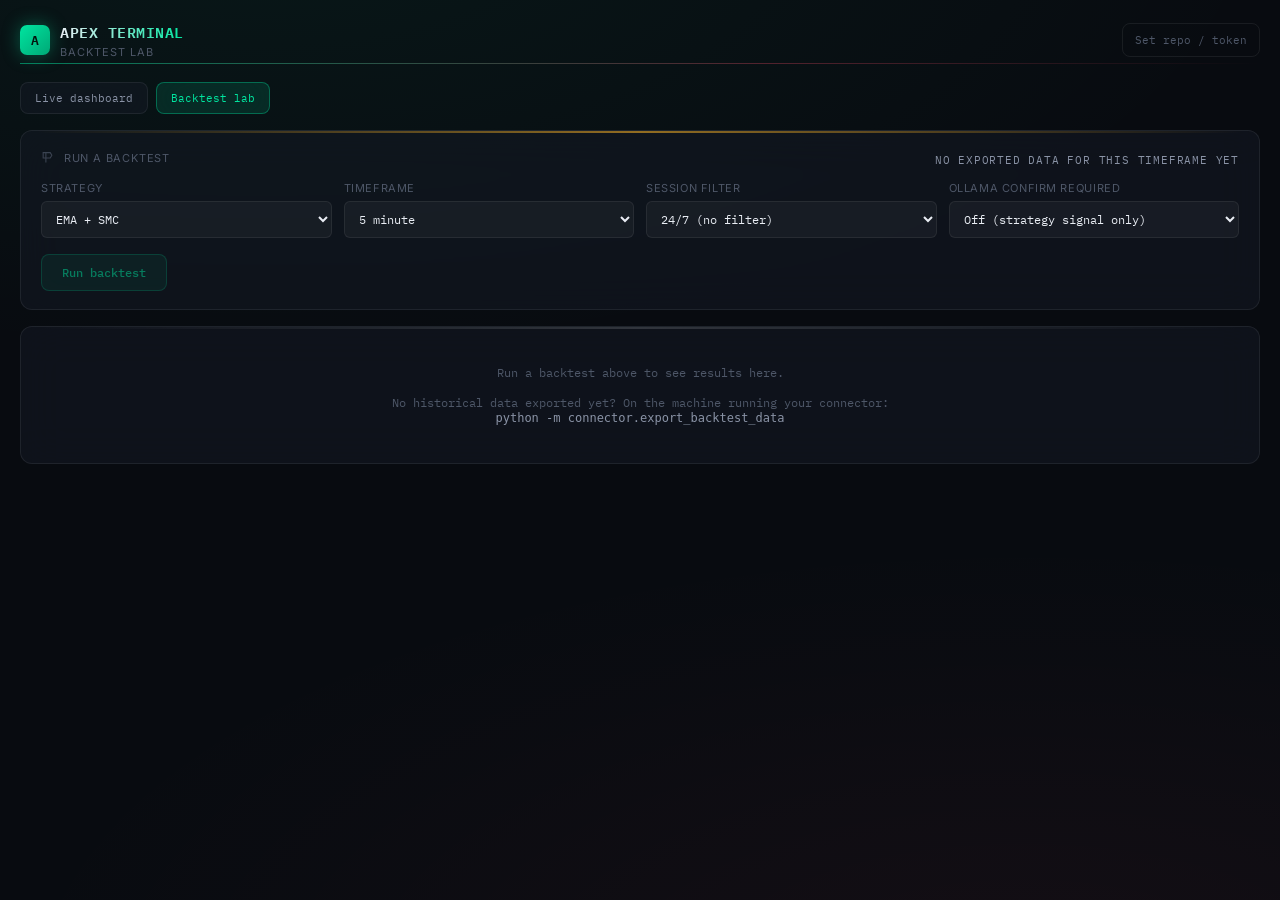
==== dashboard/backtest.html @ ac13b6f0 "WIP before pulling latest" ====
<!DOCTYPE html>
<html lang="en">
<head>
<meta charset="UTF-8">
<title>APEX — Backtest Lab</title>
<link rel="preconnect" href="https://fonts.googleapis.com">
<link href="https://fonts.googleapis.com/css2?family=IBM+Plex+Mono:wght@400;500;600&family=Inter:wght@400;500;600&display=swap" rel="stylesheet">
<link rel="stylesheet" href="styles.css">
</head>
<body>
<div class="wrap">
  <div class="header">
    <div class="brand">
      <div class="brand-mark">A</div>
      <div><div class="brand-name">APEX TERMINAL</div><div class="brand-sub">Backtest Lab</div></div>
    </div>
    <button class="settings-btn" id="settingsBtn">Set repo / token</button>
  </div>
  <div class="header-rule"></div>

  <div class="nav">
    <a href="index.html">Live dashboard</a>
    <a href="backtest.html" class="active">Backtest lab</a>
  </div>

  <div class="panel accent-amber" style="margin-bottom:16px;">
    <div class="panel-title">
      <span>
        <svg class="icon" viewBox="0 0 24 24" fill="none" stroke="currentColor" stroke-width="2"><path d="M9 3v18M4 3h13l3 5-3 5H4z"/></svg>
        Run a backtest
      </span>
      <span id="dataStatus" class="stat-sub">Checking for exported data…</span>
    </div>
    <div class="bt-form">
      <div class="bt-field">
        <label>Strategy</label>
        <select id="btStrategy"></select>
      </div>
      <div class="bt-field">
        <label>Timeframe</label>
        <select id="btTimeframe">
          <option value="M5">5 minute</option>
          <option value="M15">15 minute</option>
        </select>
      </div>
      <div class="bt-field">
        <label>Session filter</label>
        <select id="btSession"></select>
      </div>
      <div class="bt-field">
        <label>Ollama confirm required</label>
        <select id="btOllama">
          <option value="off">Off (strategy signal only)</option>
          <option value="on" disabled>On — not available in browser backtests</option>
        </select>
      </div>
    </div>
    <button class="run-btn" id="runBtn">Run backtest</button>
    <span class="stat-sub" id="runNote" style="margin-left:12px;"></span>
  </div>

  <div id="resultsPanel" style="display:none;">
    <div class="bt-results">
      <div class="card"><div class="stat-label">Net P&L</div><div class="stat-val" id="rNetPnl">—</div><div class="stat-sub" id="rNetPnlPct"></div></div>
      <div class="card"><div class="stat-label">Win rate</div><div class="stat-val" id="rWinRate">—</div><div class="stat-sub" id="rWinCount"></div></div>
      <div class="card"><div class="stat-label">Profit factor</div><div class="stat-val" id="rPF">—</div><div class="stat-sub">gross win ÷ gross loss</div></div>
      <div class="card"><div class="stat-label">Max drawdown</div><div class="stat-val" id="rMaxDD">—</div><div class="stat-sub">peak to trough</div></div>
      <div class="card"><div class="stat-label">Total trades</div><div class="stat-val" id="rTotalTrades">—</div><div class="stat-sub" id="rAvgTrade"></div></div>
    </div>

    <div class="panel accent-green" style="margin-bottom:16px;">
      <div class="panel-title"><span>Equity curve <b>this backtest run</b></span></div>
      <canvas id="btChart" style="height:200px;"></canvas>
    </div>

    <div class="panel" style="margin-bottom:16px;">
      <div class="panel-title"><span>Trade log <b id="tradeLogCount"></b></span></div>
      <div class="bt-trades-table">
        <table>
          <thead><tr><th>#</th><th>Time</th><th>Side</th><th>Entry</th><th>Exit</th><th>P&L</th><th>Reason</th></tr></thead>
          <tbody id="btTradeRows"></tbody>
        </table>
      </div>
    </div>

    <div class="panel accent-green">
      <div class="panel-title"><span>Promote to demo</span></div>
      <p class="stat-sub" style="margin-bottom:12px; line-height:1.6;">
        Happy with these results? This sets the active strategy and session on your
        live dashboard to exactly what you just tested — same mechanism as the
        strategy control panel, just triggered from here. Your connector will start
        using it on its next cycle.
      </p>
      <button class="push-btn" id="pushBtn">Push this strategy + session to demo →</button>
      <span class="stat-sub" id="pushNote" style="margin-left:12px;"></span>
    </div>
  </div>

  <div class="panel" id="emptyState">
    <div class="empty">
      Run a backtest above to see results here.<br><br>
      No historical data exported yet? On the machine running your connector:<br>
      <code style="color:var(--text2);">python -m connector.export_backtest_data</code>
    </div>
  </div>
</div>

<dialog id="settingsDialog">
  <div style="font-family:var(--mono); font-size:13px; margin-bottom:6px;">Connect to your repo</div>
  <div style="font-size:12px; color:var(--text2); margin-bottom:10px;">Same connection as the live dashboard — saved settings carry over automatically.</div>
  <input id="ownerInput" placeholder="github username, e.g. siphen00">
  <input id="repoInput" placeholder="repo name, e.g. mt5-trading-agent">
  <input id="tokenInput" type="password" placeholder="fine-grained PAT (needed to push to demo)">
  <button id="saveSettings">Save</button>
</dialog>

<script>
const LS = {
  owner: localStorage.getItem('apex_owner') || '',
  repo: localStorage.getItem('apex_repo') || '',
  token: localStorage.getItem('apex_token') || '',
};

const dialog = document.getElementById('settingsDialog');
document.getElementById('settingsBtn').onclick = () => {
  document.getElementById('ownerInput').value = LS.owner;
  document.getElementById('repoInput').value = LS.repo;
  document.getElementById('tokenInput').value = LS.token;
  dialog.showModal();
};
document.getElementById('saveSettings').onclick = () => {
  LS.owner = document.getElementById('ownerInput').value.trim();
  LS.repo = document.getElementById('repoInput').value.trim();
  LS.token = document.getElementById('tokenInput').value.trim();
  localStorage.setItem('apex_owner', LS.owner);
  localStorage.setItem('apex_repo', LS.repo);
  localStorage.setItem('apex_token', LS.token);
  dialog.close();
  checkDataAvailable();
};

function rawUrl(path){ return `https://raw.githubusercontent.com/${LS.owner}/${LS.repo}/main/${path}?t=${Date.now()}`; }

async function fetchJson(path, fallback){
  if(!LS.owner || !LS.repo) return fallback;
  if(LS.token){
    try{
      const res = await fetch(`https://api.github.com/repos/${LS.owner}/${LS.repo}/contents/${path}`,
        { headers: { Authorization: `token ${LS.token}` } });
      if(!res.ok) return fallback;
      const data = await res.json();
      return JSON.parse(decodeURIComponent(escape(atob(data.content))));
    }catch(e){ return fallback; }
  }
  try{
    const res = await fetch(rawUrl(path));
    if(!res.ok) return fallback;
    return await res.json();
  }catch(e){ return fallback; }
}

// ============================================================
// Strategy engine — JS reimplementation mirroring strategy/strategies.py.
// This is a faithful port of the same logic, not a different approximation,
// but it IS a separate codebase from the Python original — if you ever
// change the Python strategies, this file needs the matching update or the
// backtest will silently test something the live bot no longer runs.
// ============================================================

function ema(values, span){
  const k = 2/(span+1);
  const out = new Array(values.length).fill(null);
  let prev = values[0];
  out[0] = prev;
  for(let i=1;i<values.length;i++){ prev = values[i]*k + prev*(1-k); out[i]=prev; }
  return out;
}
function sma(values, period){
  const out = new Array(values.length).fill(null);
  for(let i=period-1;i<values.length;i++){
    let s=0; for(let j=i-period+1;j<=i;j++) s+=values[j];
    out[i]=s/period;
  }
  return out;
}
function stddev(values, period, meanArr){
  const out = new Array(values.length).fill(null);
  for(let i=period-1;i<values.length;i++){
    let s=0; for(let j=i-period+1;j<=i;j++) s+=Math.pow(values[j]-meanArr[i],2);
    out[i]=Math.sqrt(s/period);
  }
  return out;
}
function atrSeries(candles, period=14){
  const tr = candles.map((c,i)=>{
    if(i===0) return c.high-c.low;
    return Math.max(c.high-c.low, Math.abs(c.high-candles[i-1].close), Math.abs(c.low-candles[i-1].close));
  });
  return sma(tr, period);
}
function rsiSeries(closes, period=14){
  const out = new Array(closes.length).fill(null);
  let avgGain=0, avgLoss=0;
  for(let i=1;i<closes.length;i++){
    const delta = closes[i]-closes[i-1];
    const gain = Math.max(delta,0), loss = Math.max(-delta,0);
    if(i<=period){ avgGain += gain/period; avgLoss += loss/period; if(i===period){ out[i]=100-100/(1+(avgGain/(avgLoss||1e-9))); } }
    else{
      avgGain = (avgGain*(period-1)+gain)/period;
      avgLoss = (avgLoss*(period-1)+loss)/period;
      out[i] = 100 - 100/(1+(avgGain/(avgLoss||1e-9)));
    }
  }
  return out;
}

// Each strategy: given full candle array and index i (must have enough
// history behind it), return {direction, reason, atr} or null direction 'none'.
const STRATEGIES_JS = {
  ema_smc: (candles, i, ctx) => {
    const closes = candles.map(c=>c.close);
    const fastArr = ctx.ema9 || (ctx.ema9 = ema(closes,9));
    const slowArr = ctx.ema21 || (ctx.ema21 = ema(closes,21));
    if(i<22) return {direction:'none', reason:'warming up'};
    const prevDiff = fastArr[i-1]-slowArr[i-1], currDiff = fastArr[i]-slowArr[i];
    let direction='none';
    if(prevDiff<=0 && currDiff>0) direction='long';
    else if(prevDiff>=0 && currDiff<0) direction='short';
    // simplified structure confirmation: last 20-candle swing break, matching signals.py's BOS check
    const window = candles.slice(Math.max(0,i-20), i);
    const swingHigh = Math.max(...window.slice(0,-1).map(c=>c.high));
    const swingLow = Math.min(...window.slice(0,-1).map(c=>c.low));
    const close = candles[i].close;
    const bosBull = close > swingHigh, bosBear = close < swingLow;
    if(direction==='long' && !bosBull) direction='none';
    if(direction==='short' && !bosBear) direction='none';
    return {direction, reason:`EMA+BOS ${direction}`};
  },
  vwap_reversion: (candles, i, ctx, window=50, bandMult=2.0) => {
    if(i<window+1) return {direction:'none', reason:'warming up'};
    const slice = candles.slice(i-window+1, i+1);
    const typical = slice.map(c=>(c.high+c.low+c.close)/3);
    const vol = slice.map(c=>c.volume);
    const volSum = vol.reduce((a,b)=>a+b,0) || 1;
    const vwap = typical.reduce((a,t,idx)=>a+t*vol[idx],0)/volSum;
    const dev = Math.sqrt(typical.reduce((a,t,idx)=>a+Math.pow((t-vwap),2),0)/window);
    const upper = vwap+dev*bandMult, lower = vwap-dev*bandMult;
    const prevLow = candles[i-1].low, prevHigh = candles[i-1].high, close = candles[i].close;
    let direction='none';
    if(prevLow<lower && close>lower) direction='long';
    else if(prevHigh>upper && close<upper) direction='short';
    return {direction, reason:`VWAP reversion ${direction}`};
  },
  bb_squeeze: (candles, i, ctx, period=20, stdMult=2.0, lookback=60) => {
    if(i<period+lookback) return {direction:'none', reason:'warming up'};
    const closes = candles.map(c=>c.close);
    const midArr = ctx.bbMid || (ctx.bbMid = sma(closes,period));
    const sdArr = ctx.bbStd || (ctx.bbStd = stddev(closes,period,midArr));
    const mid = midArr[i], sd = sdArr[i];
    if(mid==null||sd==null) return {direction:'none', reason:'warming up'};
    const upper = mid+sd*stdMult, lower = mid-sd*stdMult;
    const width = (upper-lower)/mid;
    const widths = [];
    for(let j=i-lookback+1;j<=i;j++){ if(midArr[j]!=null && sdArr[j]!=null){ const u=midArr[j]+sdArr[j]*stdMult, l=midArr[j]-sdArr[j]*stdMult; widths.push((u-l)/midArr[j]); } }
    widths.sort((a,b)=>a-b);
    const q20 = widths[Math.floor(widths.length*0.2)] ?? width;
    const squeeze = width<=q20;
    const body = Math.abs(candles[i].close-candles[i].open);
    let avgBody=0; for(let j=i-19;j<=i;j++) avgBody += Math.abs(candles[j].close-candles[j].open); avgBody/=20;
    const strongBody = body>avgBody*1.2;
    let direction='none';
    if(squeeze && strongBody){
      if(candles[i].close>upper) direction='long';
      else if(candles[i].close<lower) direction='short';
    }
    return {direction, reason:`BB squeeze breakout ${direction}`};
  },
  rsi_divergence: (candles, i, ctx, period=14, lookback=20) => {
    if(i<period+lookback) return {direction:'none', reason:'warming up'};
    const closes = candles.map(c=>c.close);
    const rArr = ctx.rsi || (ctx.rsi = rsiSeries(closes,period));
    const window = candles.slice(i-lookback+1, i+1);
    const rWindow = rArr.slice(i-lookback+1, i+1);
    let direction='none';
    const lowsIdx = window.map((c,idx)=>[c.low,idx]).sort((a,b)=>a[0]-b[0]).slice(0,2).sort((a,b)=>a[1]-b[1]);
    if(lowsIdx.length===2){
      const [ , i1] = lowsIdx[0], [ , i2] = lowsIdx[1];
      if(window[i2].low<window[i1].low && rWindow[i2]>rWindow[i1]) direction='long';
    }
    if(direction==='none'){
      const highsIdx = window.map((c,idx)=>[c.high,idx]).sort((a,b)=>b[0]-a[0]).slice(0,2).sort((a,b)=>a[1]-b[1]);
      if(highsIdx.length===2){
        const [ , i1] = highsIdx[0], [ , i2] = highsIdx[1];
        if(window[i2].high>window[i1].high && rWindow[i2]<rWindow[i1]) direction='short';
      }
    }
    return {direction, reason:`RSI divergence ${direction}`};
  },
  orb_london: (candles, i, ctx) => orbSignal(candles, i, 7),
  orb_new_york: (candles, i, ctx) => orbSignal(candles, i, 12),
};

function orbSignal(candles, i, sessionStartHour, rangeCandles=3){
  const dt = new Date(candles[i].time*1000);
  const today = dt.toISOString().slice(0,10);
  const sessionStartMs = new Date(`${today}T${String(sessionStartHour).padStart(2,'0')}:00:00Z`).getTime();
  let startIdx = -1;
  for(let j=0;j<=i;j++){ if(candles[j].time*1000>=sessionStartMs){ startIdx=j; break; } }
  if(startIdx===-1 || i-startIdx<rangeCandles) return {direction:'none', reason:'waiting for opening range'};
  const rangeSlice = candles.slice(startIdx, startIdx+rangeCandles);
  const rangeHigh = Math.max(...rangeSlice.map(c=>c.high)), rangeLow = Math.min(...rangeSlice.map(c=>c.low));
  const close = candles[i].close;
  // Only fire on the candle that FIRST crosses the range — matches the
  // Python fix in strategy/strategies.py. Without this, every candle that
  // stays beyond the range keeps re-firing the same breakout signal.
  const prevClose = i-1>=startIdx ? candles[i-1].close : rangeSlice[rangeSlice.length-1].close;
  let direction='none';
  if(close>rangeHigh && prevClose<=rangeHigh) direction='long';
  else if(close<rangeLow && prevClose>=rangeLow) direction='short';
  return {direction, reason:`ORB breakout ${direction}`};
}

const SESSIONS_JS = {
  '24h': {start:0, end:24}, 'asia': {start:0,end:9}, 'london': {start:7,end:16},
  'new_york': {start:12,end:21}, 'london_ny_overlap': {start:12,end:16},
};
function inSession(sessionId, unixSeconds){
  const s = SESSIONS_JS[sessionId] || SESSIONS_JS['24h'];
  const hour = new Date(unixSeconds*1000).getUTCHours();
  if(s.start<s.end) return hour>=s.start && hour<s.end;
  return hour>=s.start || hour<s.end;
}

const STRATEGY_META = [
  { id: 'ema_smc', name: 'EMA + SMC' }, { id: 'vwap_reversion', name: 'VWAP Reversion' },
  { id: 'bb_squeeze', name: 'BB Squeeze' }, { id: 'rsi_divergence', name: 'RSI Divergence' },
  { id: 'orb_london', name: 'ORB · London' }, { id: 'orb_new_york', name: 'ORB · New York' },
];
const SESSION_META = [
  { id: '24h', name: '24/7 (no filter)' }, { id: 'asia', name: 'Asia' }, { id: 'london', name: 'London' },
  { id: 'new_york', name: 'New York' }, { id: 'london_ny_overlap', name: 'London/NY Overlap' },
];
document.getElementById('btStrategy').innerHTML = STRATEGY_META.map(s=>`<option value="${s.id}">${s.name}</option>`).join('');
document.getElementById('btSession').innerHTML = SESSION_META.map(s=>`<option value="${s.id}">${s.name}</option>`).join('');

// ============================================================
// Backtest runner
// ============================================================
let candleData = null;

async function checkDataAvailable(){
  const statusEl = document.getElementById('dataStatus');
  const tf = document.getElementById('btTimeframe').value;
  const data = await fetchJson(`data/backtest_${tf}.json`, null);
  if(!data || !data.length){
    statusEl.textContent = 'No exported data for this timeframe yet';
    document.getElementById('runBtn').disabled = true;
    return;
  }
  const first = new Date(data[0].time*1000), last = new Date(data[data.length-1].time*1000);
  statusEl.textContent = `${data.length} candles · ${first.toLocaleDateString()} → ${last.toLocaleDateString()}`;
  document.getElementById('runBtn').disabled = false;
  candleData = data;
}
document.getElementById('btTimeframe').onchange = checkDataAvailable;

function runBacktest(){
  const strategyId = document.getElementById('btStrategy').value;
  const sessionId = document.getElementById('btSession').value;
  const stratFn = STRATEGIES_JS[strategyId];
  if(!candleData || !candleData.length){ alert('No data loaded for this timeframe.'); return; }

  const candles = candleData;
  const atr14 = atrSeries(candles, 14);
  const ctx = {};
  const trades = [];
  let equity = 1000; // normalized starting balance for backtest purposes
  const equityCurve = [{time: candles[0].time, equity}];
  let openTrade = null;

  const minWarmup = 70;
  for(let i=minWarmup;i<candles.length;i++){
    const c = candles[i];

    if(openTrade){
      const hitStop = openTrade.direction==='long' ? c.low<=openTrade.stop : c.high>=openTrade.stop;
      const hitTarget = openTrade.direction==='long' ? c.high>=openTrade.target : c.low<=openTrade.target;
      if(hitStop || hitTarget){
        const exitPrice = hitStop ? openTrade.stop : openTrade.target;
        const pnl = (openTrade.direction==='long' ? (exitPrice-openTrade.entry) : (openTrade.entry-exitPrice)) * openTrade.units;
        equity += pnl;
        trades.push({...openTrade, exit:exitPrice, exitTime:c.time, pnl, outcome: hitTarget?'win':'loss'});
        equityCurve.push({time:c.time, equity});
        openTrade = null;
      }
    }

    if(openTrade) continue;
    if(sessionId!=='24h' && !inSession(sessionId, c.time)) continue;

    const sig = stratFn(candles, i, ctx);
    if(!sig || sig.direction==='none') continue;

    const atrNow = atr14[i] || (equity*0.002);
    const stopDist = atrNow*1.5, targetDist = atrNow*2.5;
    const entry = c.close;
    const stop = sig.direction==='long' ? entry-stopDist : entry+stopDist;
    const target = sig.direction==='long' ? entry+targetDist : entry-targetDist;
    const riskAmount = equity*0.005;
    const units = riskAmount/stopDist;

    openTrade = { direction:sig.direction, entry, stop, target, units, time:c.time, reason:sig.reason };
  }

  renderResults(trades, equityCurve);
}

function renderResults(trades, equityCurve){
  document.getElementById('emptyState').style.display = 'none';
  document.getElementById('resultsPanel').style.display = 'block';

  const closed = trades;
  const wins = closed.filter(t=>t.pnl>0);
  const losses = closed.filter(t=>t.pnl<=0);
  const netPnl = closed.reduce((s,t)=>s+t.pnl,0);
  const grossWin = wins.reduce((s,t)=>s+t.pnl,0);
  const grossLoss = Math.abs(losses.reduce((s,t)=>s+t.pnl,0));
  const winRate = closed.length ? (wins.length/closed.length*100) : 0;
  const pf = grossLoss>0 ? (grossWin/grossLoss) : (grossWin>0 ? Infinity : 0);

  let peak=-Infinity, maxDD=0;
  equityCurve.forEach(e=>{ peak=Math.max(peak,e.equity); maxDD=Math.min(maxDD, ((e.equity-peak)/peak)*100||0); });

  document.getElementById('rNetPnl').textContent = (netPnl>=0?'+':'')+netPnl.toFixed(2);
  document.getElementById('rNetPnl').className = 'stat-val ' + (netPnl>=0?'up':'down');
  document.getElementById('rNetPnlPct').textContent = `${(netPnl/1000*100).toFixed(2)}% of starting equity`;
  document.getElementById('rWinRate').textContent = winRate.toFixed(1)+'%';
  document.getElementById('rWinCount').textContent = `${wins.length}W / ${losses.length}L`;
  document.getElementById('rPF').textContent = isFinite(pf) ? pf.toFixed(2) : '∞';
  document.getElementById('rMaxDD').textContent = maxDD.toFixed(1)+'%';
  document.getElementById('rMaxDD').className = 'stat-val ' + (maxDD<0?'down':'');
  document.getElementById('rTotalTrades').textContent = closed.length;
  document.getElementById('rAvgTrade').textContent = closed.length ? `avg $${(netPnl/closed.length).toFixed(2)}` : '';

  const c = document.getElementById('btChart'), ctx = c.getContext('2d');
  const w = c.clientWidth, h = 200; c.width=w; c.height=h;
  ctx.clearRect(0,0,w,h);
  if(equityCurve.length>1){
    const vals = equityCurve.map(e=>e.equity);
    const min = Math.min(...vals), max = Math.max(...vals)||min+1;
    const rising = vals[vals.length-1]>=vals[0];
    const grad = ctx.createLinearGradient(0,0,0,h);
    grad.addColorStop(0, rising?'rgba(0,229,160,0.18)':'rgba(255,77,106,0.18)');
    grad.addColorStop(1,'rgba(0,0,0,0)');
    ctx.beginPath();
    vals.forEach((v,i)=>{ const x=(i/(vals.length-1))*w; const y=h-((v-min)/(max-min||1))*h*0.85-h*0.05; i===0?ctx.moveTo(x,y):ctx.lineTo(x,y); });
    ctx.strokeStyle = rising?'#00E5A0':'#FF4D6A'; ctx.lineWidth=1.8; ctx.stroke();
    ctx.lineTo(w,h); ctx.lineTo(0,h); ctx.closePath(); ctx.fillStyle=grad; ctx.fill();
  }

  document.getElementById('tradeLogCount').textContent = `${closed.length} trades`;
  document.getElementById('btTradeRows').innerHTML = closed.slice().reverse().map((t,idx)=>`
    <tr>
      <td>${closed.length-idx}</td>
      <td>${new Date(t.time*1000).toLocaleString()}</td>
      <td>${t.direction}</td>
      <td>${t.entry.toFixed(2)}</td>
      <td>${t.exit.toFixed(2)}</td>
      <td class="${t.pnl>0?'win':'loss'}">${t.pnl>=0?'+':''}${t.pnl.toFixed(2)}</td>
      <td>${t.reason}</td>
    </tr>`).join('') || '<tr><td colspan="7" class="empty">No trades in this backtest</td></tr>';

  document.getElementById('pushBtn').onclick = () => pushToDemo();
}

async function pushToDemo(){
  if(!LS.token){ alert('Add a GitHub token in "Set repo / token" to push to demo.'); return; }
  const strategyId = document.getElementById('btStrategy').value;
  const sessionId = document.getElementById('btSession').value;

  const getRes = await fetch(`https://api.github.com/repos/${LS.owner}/${LS.repo}/contents/control/strategy_config.json`,
    { headers: { Authorization: `token ${LS.token}` } });
  if(!getRes.ok){ alert(`Could not read current config (HTTP ${getRes.status}).`); return; }
  const getData = await getRes.json();

  const newContent = JSON.stringify({
    active_strategy: strategyId, active_session: sessionId,
    updated_at: new Date().toISOString(), updated_by: 'backtest-lab',
  }, null, 2);

  const putRes = await fetch(`https://api.github.com/repos/${LS.owner}/${LS.repo}/contents/control/strategy_config.json`, {
    method: 'PUT',
    headers: { Authorization: `token ${LS.token}`, 'Content-Type': 'application/json' },
    body: JSON.stringify({ message: `Backtest lab: promote ${strategyId} / ${sessionId} to demo`, content: btoa(newContent), sha: getData.sha }),
  });

  const note = document.getElementById('pushNote');
  if(putRes.ok){ note.textContent = 'Pushed — your connector will pick this up on its next cycle.'; note.className='stat-sub up'; }
  else{ note.textContent = 'Failed — check token has Contents: read/write.'; note.className='stat-sub down'; }
}

document.getElementById('runBtn').onclick = () => {
  document.getElementById('runNote').textContent = 'Running…';
  setTimeout(() => { runBacktest(); document.getElementById('runNote').textContent = ''; }, 10);
};

checkDataAvailable();
</script>
</body>
</html>
---- dashboard/styles.css ----
:root{
    --bg:#080B10; --glass:rgba(20,27,38,0.55); --glass-border:rgba(255,255,255,0.07); --glass-hi:rgba(255,255,255,0.03);
    --green:#00E5A0; --green-dim:rgba(0,229,160,0.12);
    --red:#FF4D6A; --red-dim:rgba(255,77,106,0.12);
    --amber:#FFB627; --amber-dim:rgba(255,182,39,0.12);
    --text:#E9EDF4; --text2:#8A93A6; --text3:#4E5768;
    --mono:'IBM Plex Mono',monospace; --sans:'Inter',sans-serif;
  }
  *{box-sizing:border-box; margin:0; padding:0;}
  body{
    background:radial-gradient(ellipse 80% 50% at 20% -10%, rgba(0,229,160,0.06), transparent),
      radial-gradient(ellipse 80% 50% at 80% 110%, rgba(255,77,106,0.05), transparent), var(--bg);
    color:var(--text); font-family:var(--sans); padding:20px; min-height:100vh;
  }
  .wrap{max-width:1400px; margin:0 auto;}

  .ticker{background:var(--glass); border:1px solid var(--glass-border); border-radius:8px; backdrop-filter:blur(20px);
    padding:9px 0; margin-bottom:16px; overflow:hidden; white-space:nowrap; font-family:var(--mono); font-size:12px; color:var(--text2);}
  .ticker-track{display:inline-flex; animation:ticker-scroll 28s linear infinite;}
  .ticker:hover .ticker-track{animation-play-state:paused;}
  @keyframes ticker-scroll{ from{transform:translateX(0);} to{transform:translateX(-50%);} }
  .ticker span{margin-right:36px; padding-left:18px;} .ticker b{color:var(--text); font-weight:500;}
  .up{color:var(--green);} .down{color:var(--red);}

  .header{display:flex; justify-content:space-between; align-items:center; margin-bottom:4px;}
  .header-rule{height:1px; margin-bottom:18px;
    background:linear-gradient(90deg, rgba(0,229,160,0.5), rgba(255,77,106,0.3) 60%, transparent);}
  .brand{display:flex; align-items:center; gap:10px;}
  .brand-mark{width:30px; height:30px; border-radius:7px; background:linear-gradient(135deg,var(--green),#00A876);
    display:flex; align-items:center; justify-content:center; font-family:var(--mono); font-weight:600; font-size:13px; color:#04140E;
    box-shadow:0 0 18px rgba(0,229,160,0.35);}
  .brand-name{font-family:var(--mono); font-size:15px; font-weight:600; letter-spacing:0.5px;
    background:linear-gradient(90deg, var(--text), var(--green)); -webkit-background-clip:text; background-clip:text; color:transparent;}
  .brand-sub{font-size:11px; color:var(--text3); letter-spacing:1px; text-transform:uppercase;}
  .controls{display:flex; align-items:center; gap:12px;}
  .mode-pill{font-family:var(--mono); font-size:11px; padding:6px 12px; border-radius:20px; cursor:pointer;
    background:var(--amber-dim); color:var(--amber); border:1px solid rgba(255,182,39,0.3); letter-spacing:0.5px;}
  .power-btn{display:flex; align-items:center; gap:8px; font-family:var(--mono); font-size:12px;
    background:var(--green-dim); color:var(--green); border:1px solid rgba(0,229,160,0.35);
    padding:9px 16px; border-radius:8px; cursor:pointer; letter-spacing:0.5px; font-weight:500; transition:transform 0.15s;}
  .power-btn:hover{transform:translateY(-1px);}
  .power-btn .dot{width:7px; height:7px; border-radius:50%; background:var(--green); box-shadow:0 0 8px var(--green); animation:pulse-dot 1.8s ease-in-out infinite;}
  @keyframes pulse-dot{ 0%,100%{opacity:1;} 50%{opacity:0.35;} }
  .power-btn.off{background:var(--red-dim); color:var(--red); border-color:rgba(255,77,106,0.35);}
  .power-btn.off .dot{background:var(--red); box-shadow:0 0 8px var(--red);}
  .settings-btn{background:transparent; border:1px solid var(--glass-border); color:var(--text3); border-radius:8px; padding:9px 12px; cursor:pointer; font-family:var(--mono); font-size:11px; transition:all 0.15s;}
  .settings-btn:hover{border-color:var(--glass-hi); color:var(--text2);}
  .settings-btn.active{background:var(--green-dim); color:var(--green); border-color:rgba(0,229,160,0.35);}
  .strategy-card{background:rgba(255,255,255,0.02); border:1px solid var(--glass-border); border-radius:8px; padding:10px 12px; cursor:pointer; transition:all 0.15s;}
  .strategy-card:hover{border-color:rgba(255,255,255,0.16);}
  .strategy-card.active{background:var(--green-dim); border-color:rgba(0,229,160,0.4);}
  .strategy-card .name{font-family:var(--mono); font-size:12px; font-weight:600; color:var(--text); margin-bottom:3px;}
  .strategy-card.active .name{color:var(--green);}
  .strategy-card .desc{font-size:10px; color:var(--text3); line-height:1.4;}
  .session-btn{font-family:var(--mono); font-size:11px; padding:8px 14px; border-radius:8px; cursor:pointer;
    background:transparent; border:1px solid var(--glass-border); color:var(--text2); transition:all 0.15s;}
  .session-btn:hover{border-color:rgba(255,255,255,0.16);}
  .session-btn.active{background:var(--amber-dim); color:var(--amber); border-color:rgba(255,182,39,0.4);}

  .stats{display:grid; grid-template-columns:1.4fr 1fr 1fr 1fr 1fr; gap:12px; margin-bottom:16px;}
  .card{background:var(--glass); border:1px solid var(--glass-border); border-radius:12px; backdrop-filter:blur(20px); padding:16px 18px; transition:transform 0.15s, border-color 0.15s;}
  .card:hover{transform:translateY(-2px); border-color:rgba(255,255,255,0.14);}
  .card.hero{background:linear-gradient(160deg, rgba(0,229,160,0.10), var(--glass)); border-color:rgba(0,229,160,0.22); position:relative; overflow:hidden;}
  .card.hero::after{content:""; position:absolute; top:-40%; right:-20%; width:140px; height:140px; border-radius:50%;
    background:radial-gradient(circle, rgba(0,229,160,0.18), transparent 70%); pointer-events:none;}
  .stat-label{font-size:11px; color:var(--text3); text-transform:uppercase; letter-spacing:0.8px; margin-bottom:8px; display:flex; align-items:center; gap:6px;}
  .stat-val{font-family:var(--mono); font-size:22px; font-weight:600;}
  .card.hero .stat-val{font-size:30px;}
  .stat-sub{font-family:var(--mono); font-size:11px; color:var(--text2); margin-top:4px;}

  .row{display:grid; gap:16px; margin-bottom:16px;}
  .row.split{grid-template-columns:2fr 1fr;}
  .panel{background:var(--glass); border:1px solid var(--glass-border); border-radius:12px; backdrop-filter:blur(20px); padding:18px 20px; position:relative;}
  .panel::before{content:""; position:absolute; top:0; left:16px; right:16px; height:2px; border-radius:2px;
    background:linear-gradient(90deg, transparent, var(--accent, rgba(255,255,255,0.15)), transparent);}
  .panel.accent-green{--accent:rgba(0,229,160,0.55);}
  .panel.accent-amber{--accent:rgba(255,182,39,0.55);}
  .panel.accent-red{--accent:rgba(255,77,106,0.4);}
  .panel-title{font-size:11px; color:var(--text3); text-transform:uppercase; letter-spacing:0.8px; margin-bottom:14px; display:flex; justify-content:space-between; align-items:center; gap:8px;}
  .icon{width:13px; height:13px; opacity:0.7; vertical-align:-2px; margin-right:6px; flex-shrink:0;}
  .panel-title b{color:var(--text2); font-weight:500;}
  canvas{width:100%; height:180px; display:block;}
  .strategy-row{display:flex; justify-content:space-between; align-items:center; padding:9px 0; border-bottom:1px solid var(--glass-hi); font-family:var(--mono); font-size:12px;}
  .strategy-row:last-child{border-bottom:none;}
  .badge{padding:3px 9px; border-radius:5px; font-size:10px; font-weight:600; letter-spacing:0.5px;}
  .badge.buy{background:var(--green-dim); color:var(--green);} .badge.sell{background:var(--red-dim); color:var(--red);} .badge.wait{background:var(--amber-dim); color:var(--amber);}
  table{width:100%; border-collapse:collapse; font-family:var(--mono); font-size:12px;}
  th{text-align:left; color:var(--text3); font-weight:500; font-size:10px; text-transform:uppercase; letter-spacing:0.6px; padding:0 12px 10px; border-bottom:1px solid var(--glass-border);}
  td{padding:11px 12px; border-bottom:1px solid var(--glass-hi); color:var(--text2);}
  tr:hover td{background:rgba(255,255,255,0.02);}
  td.win{color:var(--green);} td.loss{color:var(--red);}
  .tf-tag{background:rgba(255,255,255,0.06); padding:2px 6px; border-radius:4px; font-size:10px; color:var(--text2);}
  .journal{margin-top:16px;}
  .j-entry{padding:14px 0; border-bottom:1px solid var(--glass-hi);} .j-entry:last-child{border-bottom:none;}
  .j-head{display:flex; justify-content:space-between; margin-bottom:6px;}
  .j-date{font-family:var(--mono); font-size:11px; color:var(--text3);}
  .j-source{font-family:var(--mono); font-size:10px; padding:2px 8px; border-radius:4px;}
  .j-source.ollama-daily{background:rgba(255,255,255,0.06); color:var(--text2);} .j-source.ollama-weekly{background:var(--green-dim); color:var(--green);}
  .j-body{font-size:13px; color:var(--text2); line-height:1.6;}
  .footer-note{text-align:center; font-family:var(--mono); font-size:10px; color:var(--text3); margin-top:20px; letter-spacing:0.5px;}
  .empty{color:var(--text3); font-size:12px; font-family:var(--mono); padding:20px 0; text-align:center;}
  dialog{background:#0D121A; color:var(--text); border:1px solid var(--glass-border); border-radius:12px; padding:20px; width:360px; font-family:var(--sans);}
  dialog input{width:100%; margin:10px 0; padding:9px; background:rgba(255,255,255,0.04); border:1px solid var(--glass-border); border-radius:6px; color:var(--text); font-family:var(--mono); font-size:12px;}
  dialog button{margin-top:8px; padding:8px 14px; border-radius:6px; border:1px solid var(--glass-border); background:var(--green-dim); color:var(--green); cursor:pointer; font-family:var(--mono); font-size:12px;}

  /* Nav bar (shared between dashboard and backtest pages) */
  .nav{display:flex; gap:8px; margin-bottom:16px;}
  .nav a{font-family:var(--mono); font-size:11px; padding:8px 14px; border-radius:8px; text-decoration:none;
    color:var(--text2); border:1px solid var(--glass-border); background:var(--glass); backdrop-filter:blur(20px); transition:all 0.15s;}
  .nav a:hover{border-color:rgba(255,255,255,0.16); color:var(--text);}
  .nav a.active{background:var(--green-dim); color:var(--green); border-color:rgba(0,229,160,0.35);}

  /* Backtest lab */
  .bt-form{display:grid; grid-template-columns:repeat(auto-fit,minmax(160px,1fr)); gap:12px; margin-bottom:16px;}
  .bt-field label{display:block; font-size:11px; color:var(--text3); text-transform:uppercase; letter-spacing:0.6px; margin-bottom:6px;}
  .bt-field select, .bt-field input{width:100%; padding:9px 10px; background:rgba(255,255,255,0.04); border:1px solid var(--glass-border);
    border-radius:6px; color:var(--text); font-family:var(--mono); font-size:12px;}
  .run-btn{font-family:var(--mono); font-size:12px; font-weight:500; padding:10px 20px; border-radius:8px; cursor:pointer;
    background:var(--green-dim); color:var(--green); border:1px solid rgba(0,229,160,0.35); transition:transform 0.15s;}
  .run-btn:hover{transform:translateY(-1px);}
  .run-btn:disabled{opacity:0.5; cursor:not-allowed; transform:none;}
  .push-btn{font-family:var(--mono); font-size:12px; font-weight:500; padding:10px 20px; border-radius:8px; cursor:pointer;
    background:var(--amber-dim); color:var(--amber); border:1px solid rgba(255,182,39,0.4);}
  .bt-results{display:grid; grid-template-columns:repeat(5,1fr); gap:12px; margin:16px 0;}
  .bt-trades-table{max-height:320px; overflow-y:auto;}
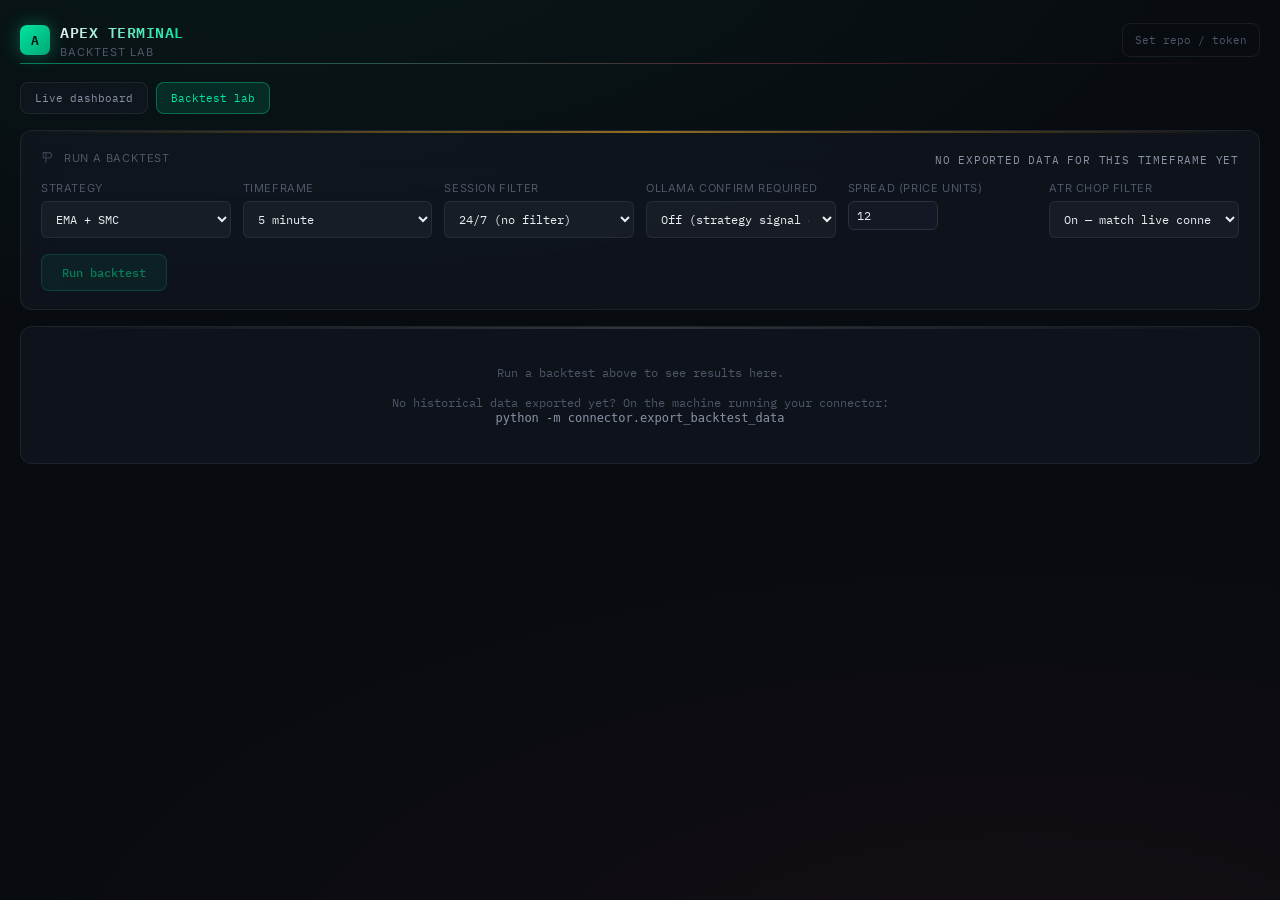
==== commit 5b84a062: "Fix candle boundary, timezone, daily-loss breaker, sizing, spread" ====
--- a/dashboard/backtest.html
+++ b/dashboard/backtest.html
@@ -52,6 +52,18 @@
         <select id="btOllama">
           <option value="off">Off (strategy signal only)</option>
           <option value="on" disabled>On — not available in browser backtests</option>
+        </select>
+      </div>
+      <div class="bt-field">
+        <label>Spread (price units)</label>
+        <input id="btSpread" type="number" value="12" min="0" step="0.5"
+               style="width:90px;padding:6px 8px;border-radius:6px;border:1px solid #2a3142;background:#141824;color:#e6e9ef;">
+      </div>
+      <div class="bt-field">
+        <label>ATR chop filter</label>
+        <select id="btAtrFilter">
+          <option value="on">On — match live connector</option>
+          <option value="off">Off</option>
         </select>
       </div>
     </div>
@@ -320,6 +332,23 @@
   return {direction, reason:`ORB breakout ${direction}`};
 }
 
+// Mirrors of connector/config.py + connector/risk.py so backtest results are
+// comparable to live execution instead of an optimistic best case.
+const MAX_SPREAD_ATR_FRACTION = 0.15;
+const SPREAD_STOP_MULTIPLE = 3.0;
+
+// Mirror of strategy/signals.py atr_filter_ok: skip when current ATR is below
+// its 20-period average (the low-volatility chop filter).
+function atrFilterOk(atr14, i, period=20, minMultiplier=1.0){
+  if(i < period) return true;            // not enough data yet — don't block
+  const cur = atr14[i];
+  if(!cur) return true;
+  let sum = 0, n = 0;
+  for(let j=i-period+1;j<=i;j++){ if(atr14[j]){ sum += atr14[j]; n++; } }
+  if(!n) return true;
+  return cur >= (sum/n) * minMultiplier;
+}
+
 const SESSIONS_JS = {
   '24h': {start:0, end:24}, 'asia': {start:0,end:9}, 'london': {start:7,end:16},
   'new_york': {start:12,end:21}, 'london_ny_overlap': {start:12,end:16},
@@ -369,6 +398,9 @@
   const sessionId = document.getElementById('btSession').value;
   const stratFn = STRATEGIES_JS[strategyId];
   if(!candleData || !candleData.length){ alert('No data loaded for this timeframe.'); return; }
+
+  const spread = parseFloat(document.getElementById('btSpread').value) || 0;
+  const useAtrFilter = document.getElementById('btAtrFilter').value === 'on';
 
   const candles = candleData;
   const atr14 = atrSeries(candles, 14);
@@ -398,12 +430,22 @@
     if(openTrade) continue;
     if(sessionId!=='24h' && !inSession(sessionId, c.time)) continue;
 
+    // ATR chop filter — the live connector skips entries when ATR is below its
+    // own 20-period average. Without this the backtest was trading setups the
+    // real bot would never take.
+    if(useAtrFilter && !atrFilterOk(atr14, i)) continue;
+
     const sig = stratFn(candles, i, ctx);
     if(!sig || sig.direction==='none') continue;
 
     const atrNow = atr14[i] || (equity*0.002);
-    const stopDist = atrNow*1.5, targetDist = atrNow*2.5;
-    const entry = c.close;
+    // Spread gate, mirroring connector/risk.py check_spread.
+    if(atrNow>0 && (spread/atrNow) > MAX_SPREAD_ATR_FRACTION) continue;
+
+    const stopDist = Math.max(atrNow*1.5, spread*SPREAD_STOP_MULTIPLE);
+    const targetDist = Math.max(atrNow*2.5, spread*SPREAD_STOP_MULTIPLE*1.67);
+    // Entry pays the spread: buy at ask, sell at bid.
+    const entry = sig.direction==='long' ? c.close + spread/2 : c.close - spread/2;
     const stop = sig.direction==='long' ? entry-stopDist : entry+stopDist;
     const target = sig.direction==='long' ? entry+targetDist : entry-targetDist;
     const riskAmount = equity*0.005;
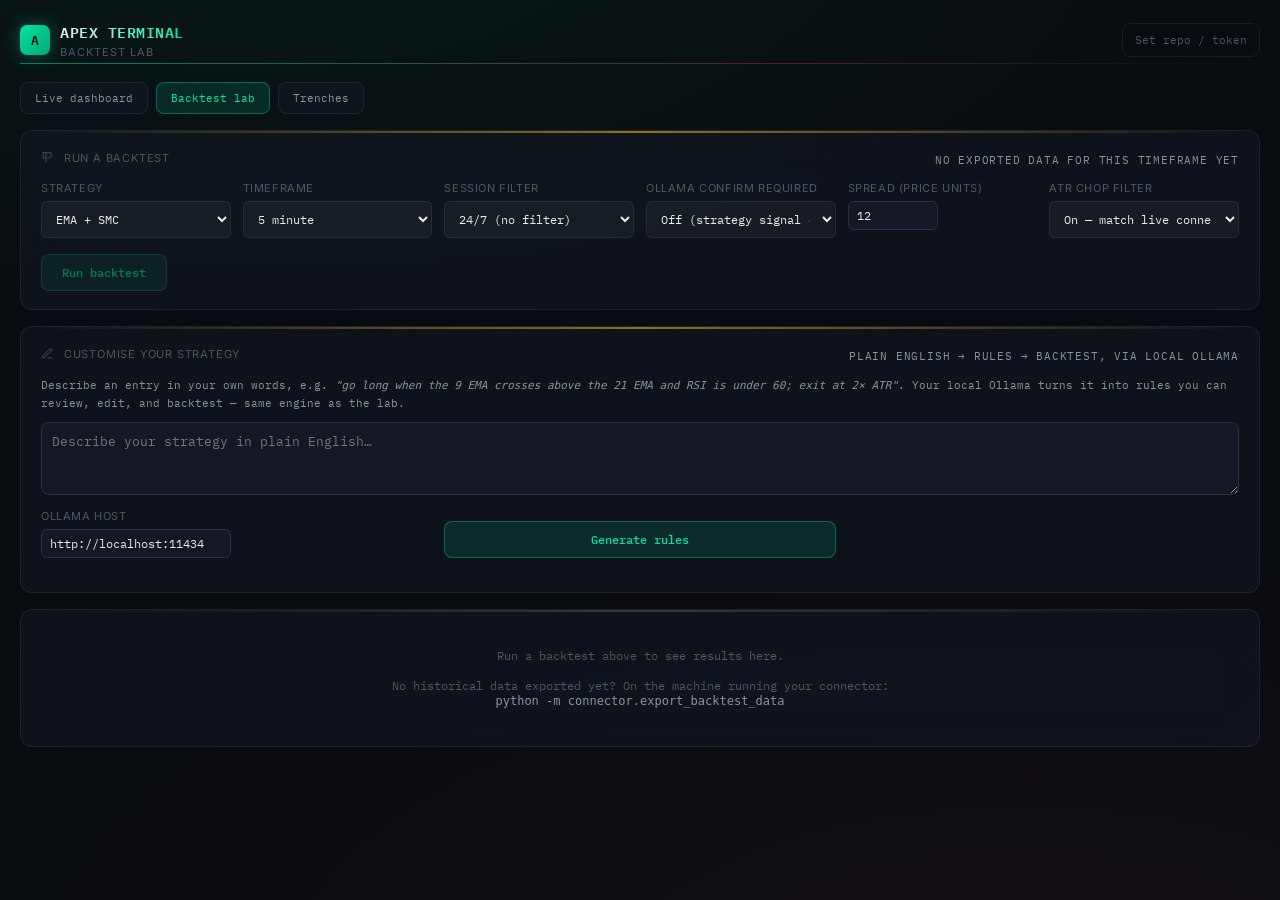
==== commit c5a4ed70: "Trenches page + Customise Your Strategy" ====
--- a/dashboard/backtest.html
+++ b/dashboard/backtest.html
@@ -21,6 +21,7 @@
   <div class="nav">
     <a href="index.html">Live dashboard</a>
     <a href="backtest.html" class="active">Backtest lab</a>
+    <a href="trenches.html">Trenches</a>
   </div>
 
   <div class="panel accent-amber" style="margin-bottom:16px;">
@@ -39,7 +40,9 @@
       <div class="bt-field">
         <label>Timeframe</label>
         <select id="btTimeframe">
-          <option value="M5">5 minute</option>
+          <option value="M1">1 minute</option>
+          <option value="M3">3 minute</option>
+          <option value="M5" selected>5 minute</option>
           <option value="M15">15 minute</option>
         </select>
       </div>
@@ -69,6 +72,45 @@
     </div>
     <button class="run-btn" id="runBtn">Run backtest</button>
     <span class="stat-sub" id="runNote" style="margin-left:12px;"></span>
+  </div>
+
+  <div class="panel accent-amber" id="customPanel" style="margin-bottom:16px;">
+    <div class="panel-title">
+      <span>
+        <svg class="icon" viewBox="0 0 24 24" fill="none" stroke="currentColor" stroke-width="2"><path d="M12 20h9M16.5 3.5a2.1 2.1 0 0 1 3 3L7 19l-4 1 1-4z"/></svg>
+        Customise your strategy
+      </span>
+      <span class="stat-sub">plain English → rules → backtest, via local Ollama</span>
+    </div>
+    <p class="stat-sub" style="margin-bottom:10px; line-height:1.6;">
+      Describe an entry in your own words, e.g. <i>"go long when the 9 EMA crosses above the 21 EMA and RSI is under 60;
+      exit at 2× ATR"</i>. Your local Ollama turns it into rules you can review, edit, and backtest — same engine as the lab.
+    </p>
+    <textarea id="nlText" rows="3" placeholder="Describe your strategy in plain English…"
+      style="width:100%; box-sizing:border-box; padding:10px; border-radius:8px; border:1px solid #2a3142; background:#141824; color:#e6e9ef; font-family:var(--mono,monospace); font-size:13px;"></textarea>
+    <div class="bt-form" style="margin-top:10px; align-items:flex-end;">
+      <div class="bt-field">
+        <label>Ollama host</label>
+        <input id="ollamaHost" value="http://localhost:11434"
+          style="width:190px;padding:6px 8px;border-radius:6px;border:1px solid #2a3142;background:#141824;color:#e6e9ef;">
+      </div>
+      <button class="run-btn" id="genBtn">Generate rules</button>
+      <span class="stat-sub" id="genNote" style="margin-left:4px;"></span>
+    </div>
+    <div id="mixedWarn" class="stat-sub" style="display:none; margin-top:8px; color:#ffd7de;"></div>
+    <div id="specWrap" style="display:none; margin-top:12px;">
+      <label class="stat-sub">Generated rules (editable JSON — fix anything the model got wrong, then backtest)</label>
+      <textarea id="specJson" rows="10"
+        style="width:100%; box-sizing:border-box; margin-top:6px; padding:10px; border-radius:8px; border:1px solid #2a3142; background:#0f1320; color:#8fe; font-family:var(--mono,monospace); font-size:12px;"></textarea>
+      <div style="margin-top:10px;">
+        <button class="run-btn" id="runCustomBtn">Backtest these rules</button>
+        <span class="stat-sub" id="customNote" style="margin-left:8px;"></span>
+      </div>
+      <p class="stat-sub" style="margin-top:8px; line-height:1.5;">
+        Custom rules run in the browser only — they can't be pushed to the live connector (it runs the Python
+        strategies, not these). Use this to explore ideas, then port a winner into <code>strategy/strategies.py</code>.
+      </p>
+    </div>
   </div>
 
   <div id="resultsPanel" style="display:none;">
@@ -126,6 +168,7 @@
   <button id="saveSettings">Save</button>
 </dialog>
 
+<script src="strategy_engine.js"></script>
 <script>
 const LS = {
   owner: localStorage.getItem('apex_owner') || '',
@@ -512,7 +555,9 @@
       <td>${t.reason}</td>
     </tr>`).join('') || '<tr><td colspan="7" class="empty">No trades in this backtest</td></tr>';
 
-  document.getElementById('pushBtn').onclick = () => pushToDemo();
+  const pushBtn = document.getElementById('pushBtn');
+  pushBtn.disabled = false; pushBtn.style.opacity = 1;
+  pushBtn.onclick = () => pushToDemo();
 }
 
 async function pushToDemo(){
@@ -546,6 +591,81 @@
   setTimeout(() => { runBacktest(); document.getElementById('runNote').textContent = ''; }, 10);
 };
 
+// ============================================================
+// Customise your strategy — plain English → DSL (via Ollama) → backtest.
+// Uses the shared engine (strategy_engine.js). Never eval's model output;
+// the model returns JSON that the sandboxed DSL interprets.
+// ============================================================
+(function(){
+  const genBtn = document.getElementById('genBtn');
+  const genNote = document.getElementById('genNote');
+  const specWrap = document.getElementById('specWrap');
+  const specJson = document.getElementById('specJson');
+  const mixedWarn = document.getElementById('mixedWarn');
+
+  // Warn about the browser mixed-content block up front when on https (Pages).
+  if(location.protocol === 'https:'){
+    mixedWarn.style.display = 'block';
+    mixedWarn.innerHTML = 'Heads up: this page is on <b>https</b>, and browsers block https pages from calling ' +
+      '<b>http://localhost</b> (mixed content). To use Ollama generation, open the dashboard locally over ' +
+      '<code>http://localhost</code> (e.g. <code>python -m http.server</code> in the <code>dashboard/</code> folder), ' +
+      'and run Ollama with <code>OLLAMA_ORIGINS=*</code>. You can still paste/edit rules JSON below and backtest it.';
+  }
+
+  genBtn.onclick = async () => {
+    const text = document.getElementById('nlText').value.trim();
+    if(!text){ genNote.textContent = 'Describe a strategy first.'; return; }
+    const host = document.getElementById('ollamaHost').value.trim() || 'http://localhost:11434';
+    genBtn.disabled = true; genNote.className = 'stat-sub'; genNote.textContent = 'Asking Ollama…';
+    try{
+      const spec = await TE.generateSpecFromText(text, { host });
+      specJson.value = JSON.stringify(spec, null, 2);
+      specWrap.style.display = 'block';
+      genNote.textContent = 'Rules generated — review and backtest below.'; genNote.className = 'stat-sub up';
+    }catch(e){
+      genNote.textContent = e.message; genNote.className = 'stat-sub down';
+      // Offer a hand-editable skeleton so the feature still works offline.
+      if(specWrap.style.display === 'none'){
+        specJson.value = JSON.stringify({
+          name: "my strategy",
+          long: [{ left:{indicator:"ema",period:9}, op:"cross_above", right:{indicator:"ema",period:21} }],
+          short: [],
+          stop_atr: 1.5, target_atr: 2.5
+        }, null, 2);
+        specWrap.style.display = 'block';
+      }
+    }finally{ genBtn.disabled = false; }
+  };
+
+  document.getElementById('runCustomBtn').onclick = () => {
+    const customNote = document.getElementById('customNote');
+    if(!candleData || !candleData.length){ customNote.textContent = 'No data loaded — pick a timeframe with exported data above.'; customNote.className='stat-sub down'; return; }
+    let spec;
+    try{ spec = JSON.parse(specJson.value); }
+    catch(e){ customNote.textContent = 'Rules are not valid JSON.'; customNote.className='stat-sub down'; return; }
+    let signalFn;
+    try{ signalFn = TE.compileSpec(spec); }
+    catch(e){ customNote.textContent = 'Invalid rules: ' + e.message; customNote.className='stat-sub down'; return; }
+
+    const spread = parseFloat(document.getElementById('btSpread').value) || 0;
+    const useAtrFilter = document.getElementById('btAtrFilter').value === 'on';
+    const sessionId = document.getElementById('btSession').value;
+    const res = TE.runBacktest(candleData, signalFn, {
+      spread,
+      guards: { atrFilter: useAtrFilter, spreadReject: true, dailyLoss: false },
+      sessionFilter: sessionId==='24h' ? null : (t)=>inSession(sessionId, t),
+    });
+    customNote.textContent = `${res.stats.totalTrades} trades · net ${res.stats.netPnl>=0?'+':''}${res.stats.netPnl.toFixed(2)}`;
+    customNote.className = 'stat-sub ' + (res.stats.netPnl>=0?'up':'down');
+    renderResults(res.trades, res.equityCurve);
+    // Custom rules can't be pushed to the Python connector — make that explicit.
+    const pushBtn = document.getElementById('pushBtn');
+    pushBtn.disabled = true; pushBtn.style.opacity = 0.5;
+    document.getElementById('pushNote').textContent = 'Custom browser rules can\u2019t be pushed to the live connector.';
+    document.getElementById('pushNote').className = 'stat-sub';
+  };
+})();
+
 checkDataAvailable();
 </script>
 </body>
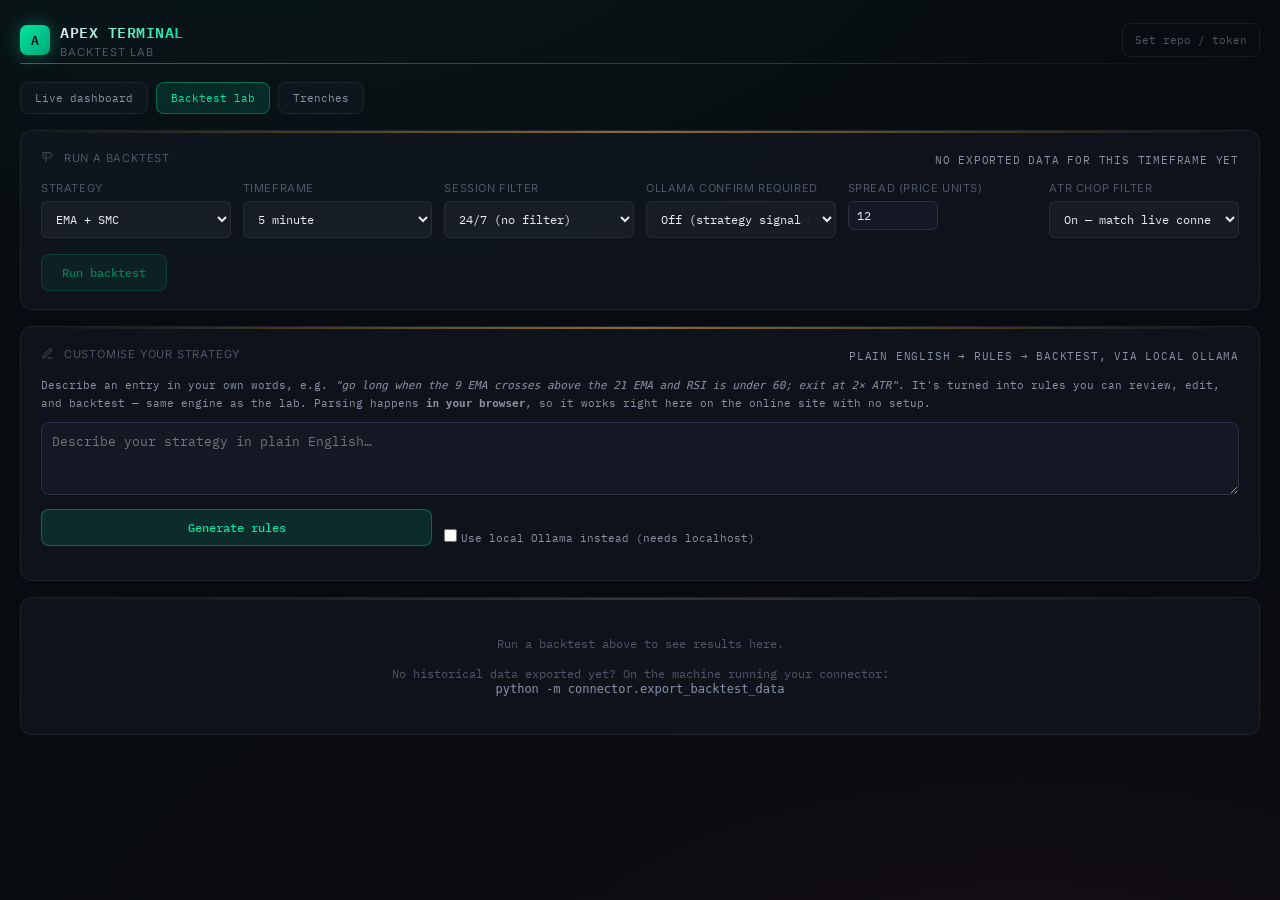
==== commit 694fb12c: "Customise: parse strategies in-browser, no Ollama needed" ====
--- a/dashboard/backtest.html
+++ b/dashboard/backtest.html
@@ -84,22 +84,24 @@
     </div>
     <p class="stat-sub" style="margin-bottom:10px; line-height:1.6;">
       Describe an entry in your own words, e.g. <i>"go long when the 9 EMA crosses above the 21 EMA and RSI is under 60;
-      exit at 2× ATR"</i>. Your local Ollama turns it into rules you can review, edit, and backtest — same engine as the lab.
+      exit at 2× ATR"</i>. It's turned into rules you can review, edit, and backtest — same engine as the lab.
+      Parsing happens <b>in your browser</b>, so it works right here on the online site with no setup.
     </p>
     <textarea id="nlText" rows="3" placeholder="Describe your strategy in plain English…"
       style="width:100%; box-sizing:border-box; padding:10px; border-radius:8px; border:1px solid #2a3142; background:#141824; color:#e6e9ef; font-family:var(--mono,monospace); font-size:13px;"></textarea>
     <div class="bt-form" style="margin-top:10px; align-items:flex-end;">
-      <div class="bt-field">
-        <label>Ollama host</label>
-        <input id="ollamaHost" value="http://localhost:11434"
-          style="width:190px;padding:6px 8px;border-radius:6px;border:1px solid #2a3142;background:#141824;color:#e6e9ef;">
-      </div>
       <button class="run-btn" id="genBtn">Generate rules</button>
+      <label class="bt-field" style="flex-direction:row; align-items:center; gap:6px; margin:0;">
+        <input type="checkbox" id="useOllama" style="width:auto;">
+        <span class="stat-sub">Use local Ollama instead (needs localhost)</span>
+      </label>
+      <input id="ollamaHost" value="http://localhost:11434" style="display:none;
+        width:180px;padding:6px 8px;border-radius:6px;border:1px solid #2a3142;background:#141824;color:#e6e9ef;">
       <span class="stat-sub" id="genNote" style="margin-left:4px;"></span>
     </div>
     <div id="mixedWarn" class="stat-sub" style="display:none; margin-top:8px; color:#ffd7de;"></div>
     <div id="specWrap" style="display:none; margin-top:12px;">
-      <label class="stat-sub">Generated rules (editable JSON — fix anything the model got wrong, then backtest)</label>
+      <label class="stat-sub">Generated rules (editable JSON — fix anything that's off, then backtest)</label>
       <textarea id="specJson" rows="10"
         style="width:100%; box-sizing:border-box; margin-top:6px; padding:10px; border-radius:8px; border:1px solid #2a3142; background:#0f1320; color:#8fe; font-family:var(--mono,monospace); font-size:12px;"></textarea>
       <div style="margin-top:10px;">
@@ -602,29 +604,38 @@
   const specWrap = document.getElementById('specWrap');
   const specJson = document.getElementById('specJson');
   const mixedWarn = document.getElementById('mixedWarn');
-
-  // Warn about the browser mixed-content block up front when on https (Pages).
-  if(location.protocol === 'https:'){
-    mixedWarn.style.display = 'block';
-    mixedWarn.innerHTML = 'Heads up: this page is on <b>https</b>, and browsers block https pages from calling ' +
-      '<b>http://localhost</b> (mixed content). To use Ollama generation, open the dashboard locally over ' +
-      '<code>http://localhost</code> (e.g. <code>python -m http.server</code> in the <code>dashboard/</code> folder), ' +
-      'and run Ollama with <code>OLLAMA_ORIGINS=*</code>. You can still paste/edit rules JSON below and backtest it.';
-  }
+  const useOllama = document.getElementById('useOllama');
+  const ollamaHost = document.getElementById('ollamaHost');
+
+  // Ollama is opt-in. Only then do we show the host field + the https warning.
+  useOllama.onchange = () => {
+    ollamaHost.style.display = useOllama.checked ? 'inline-block' : 'none';
+    mixedWarn.style.display = (useOllama.checked && location.protocol === 'https:') ? 'block' : 'none';
+    if(useOllama.checked && location.protocol === 'https:'){
+      mixedWarn.innerHTML = 'On the online (https) site, browsers block calls to <b>http://localhost</b>. ' +
+        'Leave this unchecked to parse in your browser (works here), or open the dashboard over ' +
+        '<code>http://localhost</code> with <code>OLLAMA_ORIGINS=*</code> to use Ollama.';
+    }
+  };
 
   genBtn.onclick = async () => {
     const text = document.getElementById('nlText').value.trim();
-    if(!text){ genNote.textContent = 'Describe a strategy first.'; return; }
-    const host = document.getElementById('ollamaHost').value.trim() || 'http://localhost:11434';
-    genBtn.disabled = true; genNote.className = 'stat-sub'; genNote.textContent = 'Asking Ollama…';
+    if(!text){ genNote.textContent = 'Describe a strategy first.'; genNote.className='stat-sub'; return; }
+    genBtn.disabled = true;
     try{
-      const spec = await TE.generateSpecFromText(text, { host });
+      let spec;
+      if(useOllama.checked){
+        genNote.textContent = 'Asking Ollama…'; genNote.className = 'stat-sub';
+        spec = await TE.generateSpecFromText(text, { host: ollamaHost.value.trim() || 'http://localhost:11434' });
+      }else{
+        genNote.textContent = 'Parsing…'; genNote.className = 'stat-sub';
+        spec = TE.parseTextToSpec(text);   // in-browser, no network
+      }
       specJson.value = JSON.stringify(spec, null, 2);
       specWrap.style.display = 'block';
       genNote.textContent = 'Rules generated — review and backtest below.'; genNote.className = 'stat-sub up';
     }catch(e){
       genNote.textContent = e.message; genNote.className = 'stat-sub down';
-      // Offer a hand-editable skeleton so the feature still works offline.
       if(specWrap.style.display === 'none'){
         specJson.value = JSON.stringify({
           name: "my strategy",
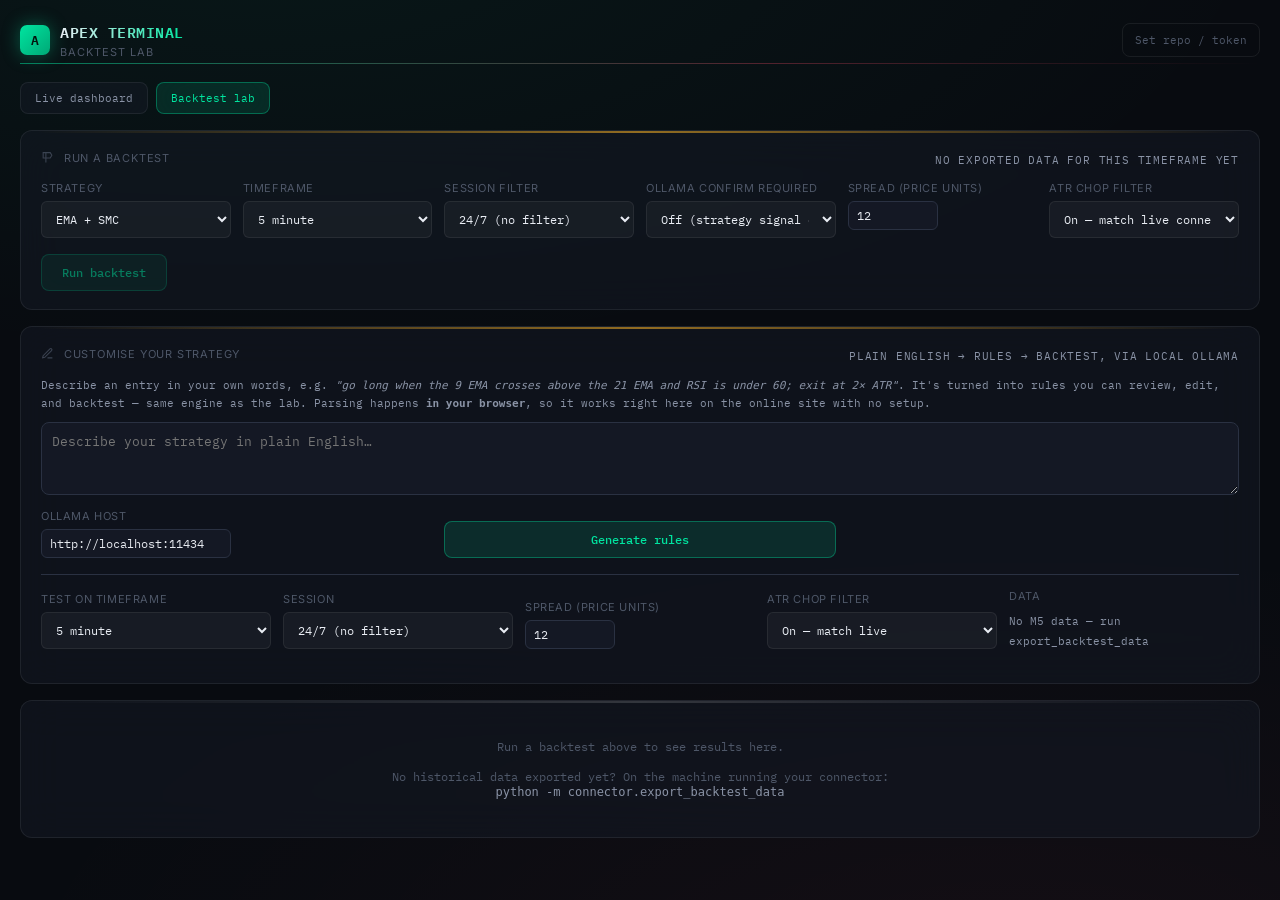
==== commit 9dda9558: "Consolidate into Backtest Lab, remove Trenches, Ollama-only, 10k candles" ====
--- a/dashboard/backtest.html
+++ b/dashboard/backtest.html
@@ -21,7 +21,6 @@
   <div class="nav">
     <a href="index.html">Live dashboard</a>
     <a href="backtest.html" class="active">Backtest lab</a>
-    <a href="trenches.html">Trenches</a>
   </div>
 
   <div class="panel accent-amber" style="margin-bottom:16px;">
@@ -90,16 +89,47 @@
     <textarea id="nlText" rows="3" placeholder="Describe your strategy in plain English…"
       style="width:100%; box-sizing:border-box; padding:10px; border-radius:8px; border:1px solid #2a3142; background:#141824; color:#e6e9ef; font-family:var(--mono,monospace); font-size:13px;"></textarea>
     <div class="bt-form" style="margin-top:10px; align-items:flex-end;">
+      <div class="bt-field">
+        <label>Ollama host</label>
+        <input id="ollamaHost" value="http://localhost:11434"
+          style="width:190px;padding:6px 8px;border-radius:6px;border:1px solid #2a3142;background:#141824;color:#e6e9ef;">
+      </div>
       <button class="run-btn" id="genBtn">Generate rules</button>
-      <label class="bt-field" style="flex-direction:row; align-items:center; gap:6px; margin:0;">
-        <input type="checkbox" id="useOllama" style="width:auto;">
-        <span class="stat-sub">Use local Ollama instead (needs localhost)</span>
-      </label>
-      <input id="ollamaHost" value="http://localhost:11434" style="display:none;
-        width:180px;padding:6px 8px;border-radius:6px;border:1px solid #2a3142;background:#141824;color:#e6e9ef;">
       <span class="stat-sub" id="genNote" style="margin-left:4px;"></span>
     </div>
     <div id="mixedWarn" class="stat-sub" style="display:none; margin-top:8px; color:#ffd7de;"></div>
+
+    <div class="bt-form" style="margin-top:14px; padding-top:14px; border-top:1px solid #2a3142; align-items:flex-end;">
+      <div class="bt-field">
+        <label>Test on timeframe</label>
+        <select id="cusTimeframe">
+          <option value="M1">1 minute</option>
+          <option value="M3">3 minute</option>
+          <option value="M5" selected>5 minute</option>
+          <option value="M15">15 minute</option>
+        </select>
+      </div>
+      <div class="bt-field">
+        <label>Session</label>
+        <select id="cusSession"></select>
+      </div>
+      <div class="bt-field">
+        <label>Spread (price units)</label>
+        <input id="cusSpread" type="number" value="12" min="0" step="0.5"
+               style="width:90px;padding:6px 8px;border-radius:6px;border:1px solid #2a3142;background:#141824;color:#e6e9ef;">
+      </div>
+      <div class="bt-field">
+        <label>ATR chop filter</label>
+        <select id="cusAtrFilter">
+          <option value="on">On — match live</option>
+          <option value="off">Off</option>
+        </select>
+      </div>
+      <div class="bt-field">
+        <label>Data</label>
+        <span class="stat-sub" id="cusDataStatus" style="padding-top:8px;">Checking…</span>
+      </div>
+    </div>
     <div id="specWrap" style="display:none; margin-top:12px;">
       <label class="stat-sub">Generated rules (editable JSON — fix anything that's off, then backtest)</label>
       <textarea id="specJson" rows="10"
@@ -604,33 +634,23 @@
   const specWrap = document.getElementById('specWrap');
   const specJson = document.getElementById('specJson');
   const mixedWarn = document.getElementById('mixedWarn');
-  const useOllama = document.getElementById('useOllama');
   const ollamaHost = document.getElementById('ollamaHost');
 
-  // Ollama is opt-in. Only then do we show the host field + the https warning.
-  useOllama.onchange = () => {
-    ollamaHost.style.display = useOllama.checked ? 'inline-block' : 'none';
-    mixedWarn.style.display = (useOllama.checked && location.protocol === 'https:') ? 'block' : 'none';
-    if(useOllama.checked && location.protocol === 'https:'){
-      mixedWarn.innerHTML = 'On the online (https) site, browsers block calls to <b>http://localhost</b>. ' +
-        'Leave this unchecked to parse in your browser (works here), or open the dashboard over ' +
-        '<code>http://localhost</code> with <code>OLLAMA_ORIGINS=*</code> to use Ollama.';
-    }
-  };
+  // Warn if opened on https (Pages site) — Ollama needs localhost.
+  if(location.protocol === 'https:'){
+    mixedWarn.style.display = 'block';
+    mixedWarn.innerHTML = 'This feature needs local Ollama (<b>http://localhost:11434</b>). ' +
+      'Open the dashboard locally: <code>cd dashboard && python -m http.server 8080</code>, ' +
+      'then visit <code>http://localhost:8080/backtest.html</code>.';
+  }
 
   genBtn.onclick = async () => {
     const text = document.getElementById('nlText').value.trim();
     if(!text){ genNote.textContent = 'Describe a strategy first.'; genNote.className='stat-sub'; return; }
     genBtn.disabled = true;
+    genNote.textContent = 'Asking Ollama…'; genNote.className = 'stat-sub';
     try{
-      let spec;
-      if(useOllama.checked){
-        genNote.textContent = 'Asking Ollama…'; genNote.className = 'stat-sub';
-        spec = await TE.generateSpecFromText(text, { host: ollamaHost.value.trim() || 'http://localhost:11434' });
-      }else{
-        genNote.textContent = 'Parsing…'; genNote.className = 'stat-sub';
-        spec = TE.parseTextToSpec(text);   // in-browser, no network
-      }
+      const spec = await TE.generateSpecFromText(text, { host: ollamaHost.value.trim() || 'http://localhost:11434' });
       specJson.value = JSON.stringify(spec, null, 2);
       specWrap.style.display = 'block';
       genNote.textContent = 'Rules generated — review and backtest below.'; genNote.className = 'stat-sub up';
@@ -648,9 +668,35 @@
     }finally{ genBtn.disabled = false; }
   };
 
+  // --- Customise section has its OWN data, independent of the lab above ---
+  document.getElementById('cusSession').innerHTML =
+    SESSION_META.map(s=>`<option value="${s.id}">${s.name}</option>`).join('');
+
+  let cusCandles = null;
+  async function loadCusData(){
+    const tf = document.getElementById('cusTimeframe').value;
+    const el = document.getElementById('cusDataStatus');
+    el.textContent = 'Loading…'; el.className = 'stat-sub';
+    const data = await fetchJson(`data/backtest_${tf}.json`, null);
+    if(!data || !data.length){
+      cusCandles = null;
+      el.textContent = `No ${tf} data — run export_backtest_data`; el.className = 'stat-sub down';
+      return;
+    }
+    cusCandles = data;
+    const first = new Date(data[0].time*1000), last = new Date(data[data.length-1].time*1000);
+    el.textContent = `${data.length} candles · ${first.toLocaleDateString()} → ${last.toLocaleDateString()}`;
+    el.className = 'stat-sub up';
+  }
+  document.getElementById('cusTimeframe').onchange = loadCusData;
+  loadCusData();
+
   document.getElementById('runCustomBtn').onclick = () => {
     const customNote = document.getElementById('customNote');
-    if(!candleData || !candleData.length){ customNote.textContent = 'No data loaded — pick a timeframe with exported data above.'; customNote.className='stat-sub down'; return; }
+    if(!cusCandles || !cusCandles.length){
+      customNote.textContent = 'No data for that timeframe — run `python -m connector.export_backtest_data`.';
+      customNote.className='stat-sub down'; return;
+    }
     let spec;
     try{ spec = JSON.parse(specJson.value); }
     catch(e){ customNote.textContent = 'Rules are not valid JSON.'; customNote.className='stat-sub down'; return; }
@@ -658,21 +704,21 @@
     try{ signalFn = TE.compileSpec(spec); }
     catch(e){ customNote.textContent = 'Invalid rules: ' + e.message; customNote.className='stat-sub down'; return; }
 
-    const spread = parseFloat(document.getElementById('btSpread').value) || 0;
-    const useAtrFilter = document.getElementById('btAtrFilter').value === 'on';
-    const sessionId = document.getElementById('btSession').value;
-    const res = TE.runBacktest(candleData, signalFn, {
+    const spread = parseFloat(document.getElementById('cusSpread').value) || 0;
+    const useAtrFilter = document.getElementById('cusAtrFilter').value === 'on';
+    const sessionId = document.getElementById('cusSession').value;
+    const res = TE.runBacktest(cusCandles, signalFn, {
       spread,
       guards: { atrFilter: useAtrFilter, spreadReject: true, dailyLoss: false },
       sessionFilter: sessionId==='24h' ? null : (t)=>inSession(sessionId, t),
     });
-    customNote.textContent = `${res.stats.totalTrades} trades · net ${res.stats.netPnl>=0?'+':''}${res.stats.netPnl.toFixed(2)}`;
+    const tf = document.getElementById('cusTimeframe').value;
+    customNote.textContent = `${tf} · ${res.stats.totalTrades} trades · net ${res.stats.netPnl>=0?'+':''}${res.stats.netPnl.toFixed(2)}`;
     customNote.className = 'stat-sub ' + (res.stats.netPnl>=0?'up':'down');
     renderResults(res.trades, res.equityCurve);
-    // Custom rules can't be pushed to the Python connector — make that explicit.
     const pushBtn = document.getElementById('pushBtn');
     pushBtn.disabled = true; pushBtn.style.opacity = 0.5;
-    document.getElementById('pushNote').textContent = 'Custom browser rules can\u2019t be pushed to the live connector.';
+    document.getElementById('pushNote').textContent = 'Custom browser rules can\u2019t be pushed to the live connector yet.';
     document.getElementById('pushNote').className = 'stat-sub';
   };
 })();
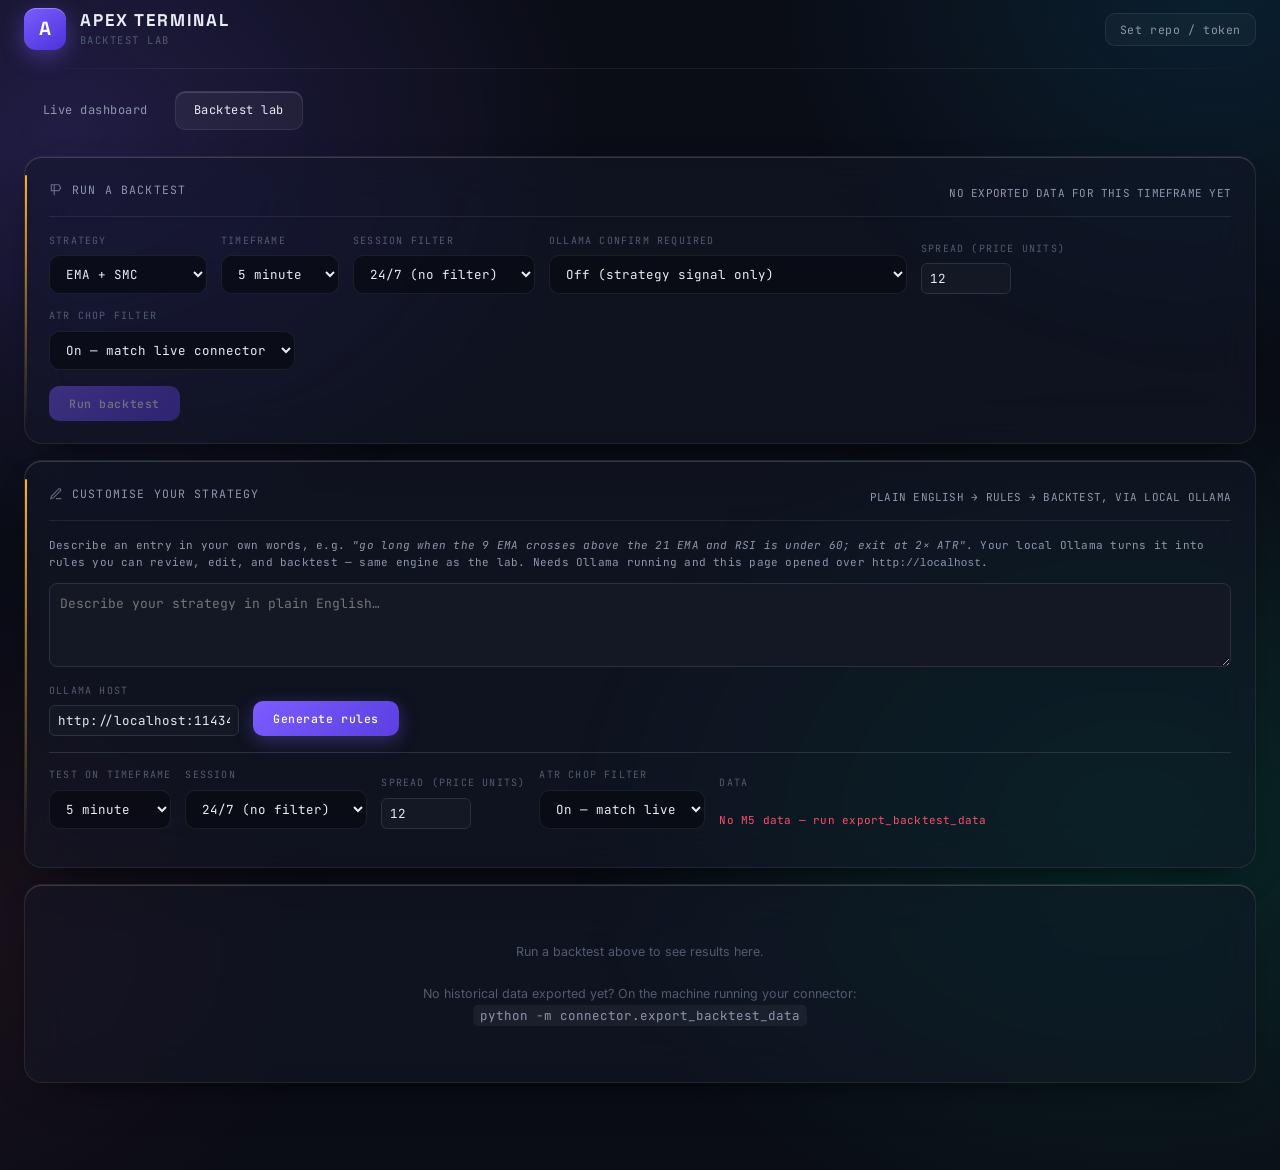
==== commit 6f852c91: "Redesign UI: Deep Field glass aesthetic with reactive ambient motion" ====
--- a/dashboard/backtest.html
+++ b/dashboard/backtest.html
@@ -4,7 +4,8 @@
 <meta charset="UTF-8">
 <title>APEX — Backtest Lab</title>
 <link rel="preconnect" href="https://fonts.googleapis.com">
-<link href="https://fonts.googleapis.com/css2?family=IBM+Plex+Mono:wght@400;500;600&family=Inter:wght@400;500;600&display=swap" rel="stylesheet">
+<link rel="preconnect" href="https://fonts.gstatic.com" crossorigin>
+<link href="https://fonts.googleapis.com/css2?family=Space+Grotesk:wght@500;600;700&family=Inter:wght@400;500;600&family=JetBrains+Mono:wght@400;500&display=swap" rel="stylesheet">
 <link rel="stylesheet" href="styles.css">
 </head>
 <body>
@@ -83,8 +84,8 @@
     </div>
     <p class="stat-sub" style="margin-bottom:10px; line-height:1.6;">
       Describe an entry in your own words, e.g. <i>"go long when the 9 EMA crosses above the 21 EMA and RSI is under 60;
-      exit at 2× ATR"</i>. It's turned into rules you can review, edit, and backtest — same engine as the lab.
-      Parsing happens <b>in your browser</b>, so it works right here on the online site with no setup.
+      exit at 2× ATR"</i>. Your local Ollama turns it into rules you can review, edit, and backtest — same engine as the lab.
+      Needs Ollama running and this page opened over <code>http://localhost</code>.
     </p>
     <textarea id="nlText" rows="3" placeholder="Describe your strategy in plain English…"
       style="width:100%; box-sizing:border-box; padding:10px; border-radius:8px; border:1px solid #2a3142; background:#141824; color:#e6e9ef; font-family:var(--mono,monospace); font-size:13px;"></textarea>
--- a/dashboard/styles.css
+++ b/dashboard/styles.css
@@ -1,125 +1,545 @@
-  :root{
-    --bg:#080B10; --glass:rgba(20,27,38,0.55); --glass-border:rgba(255,255,255,0.07); --glass-hi:rgba(255,255,255,0.03);
-    --green:#00E5A0; --green-dim:rgba(0,229,160,0.12);
-    --red:#FF4D6A; --red-dim:rgba(255,77,106,0.12);
-    --amber:#FFB627; --amber-dim:rgba(255,182,39,0.12);
-    --text:#E9EDF4; --text2:#8A93A6; --text3:#4E5768;
-    --mono:'IBM Plex Mono',monospace; --sans:'Inter',sans-serif;
+/* ============================================================================
+   APEX TERMINAL — "Deep Field"
+   Instrument glass suspended in drifting atmosphere.
+
+   Direction notes
+   ---------------
+   The previous UI was near-black + one bright green: the default look for
+   trading software, and the reason it read as "concrete" — flat opaque slabs,
+   hard 1px borders, no depth. Two changes fix that:
+
+     1. Green is demoted from IDENTITY to SEMANTICS. Teal now means exactly one
+        thing: profit. Violet ("plasma") carries the brand. Colour means
+        something again instead of being wallpaper.
+     2. Panels become layered glass — translucent, backdrop-blurred, with a
+        gradient hairline brighter along the top edge, as though lit from above.
+        Depth replaces outline.
+
+   SIGNATURE: the atmosphere is alive and reacts to state. Two vast radial
+   auroras drift on slow independent loops, and the field tints teal when the
+   day is green, rose when it's red (body[data-mood]). Ambient motion tied to
+   real data, not decoration.
+
+   Every original class name is preserved — no JavaScript changes required.
+   ============================================================================ */
+
+:root{
+  /* --- surface --- */
+  --void:#07080F;
+  --abyss:#0B0D16;
+  --pane:rgba(20,24,38,0.55);
+  --pane-solid:#12161F;
+  --edge:rgba(255,255,255,0.08);
+  --edge-lit:rgba(255,255,255,0.16);
+
+  /* --- accent --- */
+  --plasma:#7C5CFF;
+  --plasma-dim:rgba(124,92,255,0.14);
+  --signal:#00E5A0;
+  --signal-dim:rgba(0,229,160,0.12);
+  --ember:#FF4D6A;
+  --ember-dim:rgba(255,77,106,0.12);
+  --amber:#FFB020;
+  --amber-dim:rgba(255,176,32,0.12);
+
+  /* --- type --- */
+  --frost:#E8ECF5;
+  --mist:#8E97AD;
+  --slate:#525B70;
+
+  --display:'Space Grotesk',system-ui,sans-serif;
+  --sans:'Inter',system-ui,sans-serif;
+  --mono:'JetBrains Mono',ui-monospace,monospace;
+
+  /* legacy aliases so any inline styles still resolve */
+  --bg:var(--abyss); --glass:var(--pane); --glass-border:var(--edge);
+  --green:var(--signal); --green-dim:var(--signal-dim);
+  --red:var(--ember); --red-dim:var(--ember-dim);
+  --text:var(--frost); --text1:var(--frost); --text2:var(--mist); --text3:var(--slate);
+
+  --r-sm:10px; --r-md:14px; --r-lg:18px;
+  --lift:cubic-bezier(.16,1,.3,1);
+}
+
+*{ box-sizing:border-box; }
+html,body{ height:100%; }
+
+body{
+  margin:0;
+  background:var(--abyss);
+  color:var(--frost);
+  font-family:var(--sans);
+  font-size:14px;
+  line-height:1.55;
+  -webkit-font-smoothing:antialiased;
+  overflow-x:hidden;
+  position:relative;
+}
+
+/* --- THE SIGNATURE: ambient atmosphere ----------------------------------- */
+body::before,
+body::after{
+  content:'';
+  position:fixed;
+  inset:-30%;
+  z-index:-2;
+  pointer-events:none;
+  will-change:transform;
+}
+body::before{
+  background:
+    radial-gradient(38% 42% at 22% 28%, var(--aurora-a, rgba(124,92,255,0.20)) 0%, transparent 68%),
+    radial-gradient(32% 38% at 78% 18%, rgba(0,180,255,0.11) 0%, transparent 70%);
+  animation:drift-a 54s ease-in-out infinite alternate;
+}
+body::after{
+  background:
+    radial-gradient(42% 46% at 74% 76%, var(--aurora-b, rgba(0,229,160,0.13)) 0%, transparent 66%),
+    radial-gradient(30% 34% at 14% 84%, rgba(255,77,106,0.07) 0%, transparent 72%);
+  animation:drift-b 71s ease-in-out infinite alternate;
+}
+@keyframes drift-a{
+  0%   { transform:translate3d(0,0,0) scale(1); }
+  50%  { transform:translate3d(4%,3%,0) scale(1.08); }
+  100% { transform:translate3d(-3%,5%,0) scale(1.03); }
+}
+@keyframes drift-b{
+  0%   { transform:translate3d(0,0,0) scale(1.04); }
+  50%  { transform:translate3d(-5%,-3%,0) scale(1); }
+  100% { transform:translate3d(3%,-5%,0) scale(1.09); }
+}
+body[data-mood="up"]  { --aurora-a:rgba(0,229,160,0.16); --aurora-b:rgba(0,229,160,0.15); }
+body[data-mood="down"]{ --aurora-a:rgba(124,92,255,0.16); --aurora-b:rgba(255,77,106,0.14); }
+
+body > *{ position:relative; z-index:1; }
+
+.wrap{ max-width:1320px; margin:0 auto; padding:0 24px 72px; }
+
+/* --- Ticker --------------------------------------------------------------- */
+.ticker{
+  overflow:hidden;
+  border-bottom:1px solid var(--edge);
+  background:linear-gradient(180deg, rgba(10,12,20,0.85), rgba(10,12,20,0.4));
+  backdrop-filter:blur(14px);
+  -webkit-backdrop-filter:blur(14px);
+  padding:9px 0;
+  margin-bottom:26px;
+  font-family:var(--mono);
+  font-size:11px;
+  letter-spacing:0.04em;
+}
+.ticker-track{
+  display:inline-flex; gap:38px; white-space:nowrap;
+  animation:scroll-x 46s linear infinite; padding-left:38px;
+}
+.ticker .name{ color:var(--slate); text-transform:uppercase; letter-spacing:0.1em; }
+.ticker .desc{ color:var(--frost); }
+@keyframes scroll-x{ from{ transform:translateX(0); } to{ transform:translateX(-50%); } }
+.ticker:hover .ticker-track{ animation-play-state:paused; }
+
+/* --- Header --------------------------------------------------------------- */
+.header{
+  display:flex; align-items:center; justify-content:space-between;
+  gap:18px; flex-wrap:wrap; padding:8px 0 18px;
+}
+.brand{ display:flex; align-items:center; gap:14px; }
+.brand-mark{
+  width:42px; height:42px; border-radius:12px;
+  display:grid; place-items:center;
+  font-family:var(--display); font-weight:700; font-size:19px; color:#fff;
+  background:linear-gradient(145deg, var(--plasma), #4B33D8);
+  box-shadow:0 6px 22px rgba(124,92,255,0.42), inset 0 1px 0 rgba(255,255,255,0.28);
+}
+.brand-name{
+  font-family:var(--display); font-weight:700; font-size:17px;
+  letter-spacing:0.12em; line-height:1.2;
+}
+.brand-sub{
+  font-family:var(--mono); font-size:10.5px; color:var(--slate);
+  letter-spacing:0.14em; text-transform:uppercase; margin-top:2px;
+}
+.header-rule{
+  height:1px;
+  background:linear-gradient(90deg, transparent, var(--edge) 12%, var(--edge) 88%, transparent);
+  margin-bottom:22px;
+}
+.controls{ display:flex; align-items:center; gap:10px; flex-wrap:wrap; }
+
+/* --- Buttons & pills ------------------------------------------------------ */
+.settings-btn, .power-btn, .mode-pill, .run-btn, .push-btn, .session-btn, .news-filter{
+  font-family:var(--mono); font-size:11.5px; letter-spacing:0.05em;
+  border-radius:var(--r-sm); border:1px solid var(--edge);
+  background:rgba(255,255,255,0.03); color:var(--mist);
+  padding:8px 14px; cursor:pointer;
+  transition:transform .22s var(--lift), border-color .22s, color .22s, background .22s, box-shadow .22s;
+}
+.settings-btn:hover, .session-btn:hover, .news-filter:hover{
+  color:var(--frost); border-color:var(--edge-lit);
+  background:rgba(255,255,255,0.06); transform:translateY(-1px);
+}
+.settings-btn:focus-visible, .power-btn:focus-visible, .run-btn:focus-visible,
+.session-btn:focus-visible, .news-filter:focus-visible, .strategy-card:focus-visible{
+  outline:2px solid var(--plasma); outline-offset:2px;
+}
+.mode-pill{
+  color:var(--amber); border-color:rgba(255,176,32,0.32);
+  background:var(--amber-dim); cursor:default;
+}
+.power-btn{ display:inline-flex; align-items:center; gap:8px; font-weight:500; }
+.power-btn .dot{ width:7px; height:7px; border-radius:50%; background:currentColor; }
+.power-btn.active{
+  color:var(--signal); border-color:rgba(0,229,160,0.34); background:var(--signal-dim);
+}
+.power-btn.active .dot{ animation:beacon 2.4s ease-out infinite; }
+.power-btn:not(.active){ color:var(--ember); border-color:rgba(255,77,106,0.3); background:var(--ember-dim); }
+@keyframes beacon{
+  0%   { box-shadow:0 0 0 0 rgba(0,229,160,0.55); }
+  70%  { box-shadow:0 0 0 9px rgba(0,229,160,0); }
+  100% { box-shadow:0 0 0 0 rgba(0,229,160,0); }
+}
+.run-btn, .push-btn{
+  background:linear-gradient(135deg, var(--plasma), #5B3FE0);
+  border:none; color:#fff; font-weight:500; padding:10px 20px;
+  box-shadow:0 5px 18px rgba(124,92,255,0.34);
+}
+.run-btn:hover, .push-btn:hover{ transform:translateY(-2px); box-shadow:0 9px 26px rgba(124,92,255,0.46); }
+.run-btn:active, .push-btn:active{ transform:translateY(0); }
+.run-btn:disabled, .push-btn:disabled{ opacity:.4; cursor:not-allowed; transform:none; box-shadow:none; }
+.session-btn.active{
+  color:var(--plasma); border-color:rgba(124,92,255,0.45); background:var(--plasma-dim);
+}
+
+/* --- Nav ------------------------------------------------------------------ */
+.nav{ display:flex; gap:8px; margin-bottom:26px; flex-wrap:wrap; }
+.nav a{
+  font-family:var(--mono); font-size:12px; letter-spacing:0.04em;
+  text-decoration:none; color:var(--mist);
+  padding:9px 18px; border-radius:var(--r-sm);
+  border:1px solid transparent; transition:all .22s var(--lift);
+}
+.nav a:hover{ color:var(--frost); background:rgba(255,255,255,0.05); }
+.nav a.active{
+  color:var(--frost); background:rgba(255,255,255,0.05);
+  border-color:var(--edge); box-shadow:inset 0 1px 0 var(--edge-lit);
+}
+
+/* --- Glass surfaces ------------------------------------------------------- */
+.card, .panel{
+  position:relative;
+  background:var(--pane);
+  backdrop-filter:blur(22px) saturate(150%);
+  -webkit-backdrop-filter:blur(22px) saturate(150%);
+  border-radius:var(--r-lg);
+  border:1px solid var(--edge);
+  box-shadow:0 1px 0 var(--edge-lit) inset, 0 18px 40px -24px rgba(0,0,0,0.9);
+  transition:transform .3s var(--lift), box-shadow .3s var(--lift), border-color .3s;
+}
+.card{ padding:20px 22px; }
+.panel{ padding:22px 24px; margin-bottom:16px; }
+.card:hover{
+  transform:translateY(-3px); border-color:var(--edge-lit);
+  box-shadow:0 1px 0 var(--edge-lit) inset, 0 26px 54px -26px rgba(0,0,0,0.95);
+}
+.stats{
+  display:grid; grid-template-columns:repeat(auto-fit, minmax(198px,1fr));
+  gap:14px; margin-bottom:20px;
+}
+.card.hero{
+  background:
+    linear-gradient(150deg, rgba(124,92,255,0.14), rgba(0,229,160,0.05) 55%, transparent 80%),
+    var(--pane);
+  border-color:rgba(124,92,255,0.24);
+}
+.card.hero .stat-val{
+  font-size:34px;
+  background:linear-gradient(180deg, #fff, #B9C6FF);
+  -webkit-background-clip:text; background-clip:text;
+  -webkit-text-fill-color:transparent;
+}
+.stat-label{
+  display:flex; align-items:center; gap:7px;
+  font-family:var(--mono); font-size:10px; letter-spacing:0.16em;
+  text-transform:uppercase; color:var(--slate); margin-bottom:10px;
+}
+.stat-val{
+  font-family:var(--display); font-weight:600; font-size:27px;
+  line-height:1.1; letter-spacing:-0.02em; font-variant-numeric:tabular-nums;
+}
+.stat-sub{
+  font-family:var(--mono); font-size:11px; color:var(--mist);
+  margin-top:6px; letter-spacing:0.02em;
+}
+.icon{ width:14px; height:14px; opacity:.65; }
+
+.panel-title{
+  display:flex; align-items:center; justify-content:space-between;
+  gap:14px; flex-wrap:wrap;
+  font-family:var(--mono); font-size:11.5px; letter-spacing:0.1em;
+  text-transform:uppercase; color:var(--mist);
+  padding-bottom:14px; margin-bottom:16px; border-bottom:1px solid var(--edge);
+}
+.panel-title > span:first-child{ display:flex; align-items:center; gap:9px; }
+.panel-title b{ color:var(--frost); font-weight:500; text-transform:none; letter-spacing:0.02em; }
+
+.panel.accent-green::after, .panel.accent-amber::after,
+#biasPanel::after, #newsPanel::after{
+  content:''; position:absolute; left:0; top:18px; bottom:18px;
+  width:2px; border-radius:2px;
+}
+.panel.accent-green::after{ background:linear-gradient(180deg, var(--signal), transparent); }
+.panel.accent-amber::after, #newsPanel::after{ background:linear-gradient(180deg, var(--amber), transparent); }
+#biasPanel::after{ background:linear-gradient(180deg, var(--plasma), transparent); }
+#biasPanel, #newsPanel{ border-left:1px solid var(--edge) !important; }
+
+.split{ display:grid; grid-template-columns:1fr 1fr; gap:16px; }
+@media (max-width:900px){ .split{ grid-template-columns:1fr; } }
+
+/* --- Semantic colour ------------------------------------------------------ */
+.up, .win, .buy{ color:var(--signal); }
+.down, .loss{ color:var(--ember); }
+.wait{ color:var(--amber); }
+
+.badge{
+  font-family:var(--mono); font-size:10px; letter-spacing:0.08em;
+  text-transform:uppercase; padding:3px 9px; border-radius:20px;
+  background:rgba(255,255,255,0.05); border:1px solid var(--edge); color:var(--mist);
+}
+.tf-tag{ font-family:var(--mono); font-size:10px; color:var(--slate); letter-spacing:0.08em; }
+
+.empty{ text-align:center; color:var(--slate); font-size:12.5px; padding:34px 16px; line-height:1.7; }
+.empty code{
+  font-family:var(--mono); color:var(--mist);
+  background:rgba(255,255,255,0.05); padding:2px 7px; border-radius:5px;
+}
+
+/* --- Strategy control ----------------------------------------------------- */
+.strategy-card{
+  background:rgba(255,255,255,0.025); border:1px solid var(--edge);
+  border-radius:var(--r-md); padding:13px 15px; cursor:pointer;
+  transition:all .24s var(--lift);
+}
+.strategy-card:hover{
+  border-color:var(--edge-lit); background:rgba(255,255,255,0.05); transform:translateY(-2px);
+}
+.strategy-card.active{
+  border-color:rgba(124,92,255,0.5);
+  background:linear-gradient(140deg, var(--plasma-dim), rgba(255,255,255,0.02));
+  box-shadow:0 0 0 1px rgba(124,92,255,0.16), 0 10px 26px -16px rgba(124,92,255,0.6);
+}
+.strategy-card .name{ font-family:var(--display); font-weight:600; font-size:13.5px; margin-bottom:3px; }
+.strategy-card .desc{ font-size:11.5px; color:var(--mist); line-height:1.5; }
+
+.strategy-row{
+  display:flex; align-items:center; justify-content:space-between;
+  gap:12px; padding:11px 0; border-bottom:1px solid rgba(255,255,255,0.045);
+}
+.strategy-row:last-child{ border-bottom:none; }
+.row{ display:flex; align-items:center; gap:10px; }
+
+/* --- Tables --------------------------------------------------------------- */
+table{ width:100%; border-collapse:collapse; font-size:12.5px; }
+thead th{
+  font-family:var(--mono); font-size:9.5px; letter-spacing:0.14em;
+  text-transform:uppercase; color:var(--slate); text-align:left; font-weight:400;
+  padding:0 12px 11px; border-bottom:1px solid var(--edge);
+}
+tbody td{
+  padding:11px 12px; border-bottom:1px solid rgba(255,255,255,0.04);
+  font-variant-numeric:tabular-nums;
+}
+tbody tr{ transition:background .18s; }
+tbody tr:hover{ background:rgba(255,255,255,0.035); }
+tbody tr:last-child td{ border-bottom:none; }
+.bt-trades-table{ max-height:400px; overflow-y:auto; }
+
+/* --- Forms ---------------------------------------------------------------- */
+.bt-form{ display:flex; gap:14px; flex-wrap:wrap; align-items:flex-end; margin-bottom:16px; }
+.bt-field{ display:flex; flex-direction:column; gap:7px; }
+.bt-field label{
+  font-family:var(--mono); font-size:10px; letter-spacing:0.12em;
+  text-transform:uppercase; color:var(--slate);
+}
+select, input, textarea{
+  font-family:var(--mono); font-size:12.5px;
+  background:rgba(8,10,18,0.72); border:1px solid var(--edge);
+  border-radius:var(--r-sm); color:var(--frost); padding:9px 12px;
+  transition:border-color .2s, box-shadow .2s, background .2s;
+}
+select:hover, input:hover, textarea:hover{ border-color:var(--edge-lit); }
+select:focus, input:focus, textarea:focus{
+  outline:none; border-color:rgba(124,92,255,0.6);
+  box-shadow:0 0 0 3px rgba(124,92,255,0.14); background:rgba(8,10,18,0.9);
+}
+textarea{ resize:vertical; line-height:1.6; }
+.bt-results{
+  display:grid; grid-template-columns:repeat(auto-fit,minmax(178px,1fr));
+  gap:14px; margin-bottom:20px;
+}
+
+dialog{
+  background:var(--pane-solid); border:1px solid var(--edge);
+  border-radius:var(--r-lg); color:var(--frost); padding:26px; max-width:420px;
+  box-shadow:0 40px 90px -30px rgba(0,0,0,0.95);
+}
+dialog::backdrop{ background:rgba(4,5,10,0.76); backdrop-filter:blur(6px); }
+dialog input{ display:block; width:100%; margin-bottom:11px; }
+dialog button{
+  background:linear-gradient(135deg,var(--plasma),#5B3FE0); border:none; color:#fff;
+  font-family:var(--mono); font-size:12px; padding:10px 20px;
+  border-radius:var(--r-sm); cursor:pointer; width:100%;
+}
+
+/* --- Journal -------------------------------------------------------------- */
+.journal{ max-height:420px; overflow-y:auto; }
+.j-entry{ padding:14px 0; border-bottom:1px solid rgba(255,255,255,0.045); }
+.j-entry:last-child{ border-bottom:none; }
+.j-head{ display:flex; align-items:center; gap:10px; margin-bottom:7px; flex-wrap:wrap; }
+.j-date{ font-family:var(--mono); font-size:10.5px; color:var(--slate); letter-spacing:0.06em; }
+.j-source{
+  font-family:var(--mono); font-size:9.5px; text-transform:uppercase; letter-spacing:0.1em;
+  padding:2px 8px; border-radius:20px; background:var(--plasma-dim); color:var(--plasma);
+}
+.j-body{ font-size:12.5px; color:var(--mist); line-height:1.75; }
+
+.footer-note{
+  text-align:center; font-family:var(--mono); font-size:10.5px;
+  color:var(--slate); margin-top:44px; letter-spacing:0.06em;
+}
+
+/* --- Daily bias ----------------------------------------------------------- */
+.bias-head{ display:flex; align-items:center; gap:18px; flex-wrap:wrap; margin-bottom:16px; }
+.bias-badge{
+  font-family:var(--display); font-size:21px; font-weight:700;
+  letter-spacing:0.12em; padding:11px 22px; border-radius:var(--r-md);
+  position:relative; overflow:hidden;
+}
+.bias-badge::after{
+  content:''; position:absolute; inset:0;
+  background:linear-gradient(105deg, transparent 38%, rgba(255,255,255,0.14) 50%, transparent 62%);
+  transform:translateX(-100%); animation:sheen 5.5s ease-in-out infinite;
+}
+@keyframes sheen{ 0%,72%{ transform:translateX(-100%); } 100%{ transform:translateX(100%); } }
+.bias-bullish{ background:var(--signal-dim); color:var(--signal);
+  border:1px solid rgba(0,229,160,0.36); box-shadow:0 0 34px -10px rgba(0,229,160,0.5); }
+.bias-bearish{ background:var(--ember-dim); color:var(--ember);
+  border:1px solid rgba(255,77,106,0.36); box-shadow:0 0 34px -10px rgba(255,77,106,0.5); }
+.bias-ranging{ background:var(--amber-dim); color:var(--amber);
+  border:1px solid rgba(255,176,32,0.36); box-shadow:0 0 34px -10px rgba(255,176,32,0.45); }
+
+.conf-wrap{ flex:1; min-width:180px; }
+.conf-bar{ height:5px; border-radius:4px; background:rgba(255,255,255,0.07); overflow:hidden; margin-top:8px; }
+.conf-fill{ height:100%; border-radius:4px; transition:width 1.1s var(--lift); }
+
+.bias-rationale{ font-size:14px; line-height:1.8; color:var(--frost); margin-bottom:18px; max-width:78ch; }
+.factor-grid{ display:grid; grid-template-columns:repeat(auto-fit,minmax(215px,1fr)); gap:11px; }
+.factor{
+  border:1px solid var(--edge); border-radius:var(--r-md); padding:13px 15px;
+  background:rgba(255,255,255,0.025);
+  transition:border-color .22s, transform .22s var(--lift);
+}
+.factor:hover{ border-color:var(--edge-lit); transform:translateY(-2px); }
+.factor-name{
+  font-family:var(--mono); font-size:9.5px; text-transform:uppercase;
+  letter-spacing:0.14em; color:var(--slate);
+}
+.factor-bias{ font-family:var(--display); font-size:14px; font-weight:600; margin:5px 0 6px; text-transform:capitalize; }
+.factor-detail{ font-size:11.5px; color:var(--mist); line-height:1.6; }
+
+.level-row{
+  display:flex; gap:24px; flex-wrap:wrap; margin-top:16px; padding-top:16px;
+  border-top:1px solid var(--edge);
+}
+.level-item{ font-family:var(--mono); font-size:11px; color:var(--slate); letter-spacing:0.06em; }
+.level-item b{ color:var(--frost); font-weight:500; font-variant-numeric:tabular-nums; margin-left:5px; }
+
+/* --- News ----------------------------------------------------------------- */
+.news-filter.active{ color:var(--amber); border-color:rgba(255,176,32,0.42); background:var(--amber-dim); }
+.news-list{ max-height:450px; overflow-y:auto; padding-right:4px; }
+.news-item{
+  display:flex; gap:14px; padding:13px 10px 13px 12px;
+  border-radius:var(--r-md); border-bottom:1px solid rgba(255,255,255,0.04);
+  transition:background .2s;
+}
+.news-item:hover{ background:rgba(255,255,255,0.035); }
+.news-item:last-child{ border-bottom:none; }
+
+.impact-dot{ width:7px; height:7px; border-radius:50%; margin-top:7px; flex-shrink:0; }
+.impact-high{ background:var(--ember); animation:beacon-red 2.8s ease-out infinite; }
+.impact-medium{ background:var(--amber); box-shadow:0 0 0 3px rgba(255,176,32,0.13); }
+.impact-low{ background:var(--slate); }
+@keyframes beacon-red{
+  0%   { box-shadow:0 0 0 0 rgba(255,77,106,0.5); }
+  70%  { box-shadow:0 0 0 8px rgba(255,77,106,0); }
+  100% { box-shadow:0 0 0 0 rgba(255,77,106,0); }
+}
+.news-main{ flex:1; min-width:0; }
+.news-title{ font-size:13.5px; line-height:1.55; color:var(--frost); text-decoration:none; display:block; transition:color .18s; }
+.news-title:hover{ color:var(--plasma); }
+.news-meta{
+  font-family:var(--mono); font-size:10px; color:var(--slate); margin-top:6px;
+  display:flex; gap:9px; flex-wrap:wrap; align-items:center; letter-spacing:0.05em;
+}
+.news-tag{
+  font-size:9px; padding:2px 7px; border-radius:20px;
+  background:rgba(255,255,255,0.05); color:var(--mist);
+  text-transform:uppercase; letter-spacing:0.09em;
+}
+.cal-item{
+  display:flex; align-items:center; gap:14px; padding:11px 12px;
+  border-radius:var(--r-md); border-bottom:1px solid rgba(255,255,255,0.04);
+  transition:background .2s;
+}
+.cal-item:hover{ background:rgba(255,255,255,0.035); }
+.cal-item:last-child{ border-bottom:none; }
+.cal-time{ font-family:var(--mono); font-size:10.5px; color:var(--slate); width:104px; flex-shrink:0; letter-spacing:0.04em; }
+.cal-upcoming{ color:var(--amber); }
+.cal-cur{ font-family:var(--mono); font-size:10.5px; font-weight:500; width:42px; flex-shrink:0; color:var(--mist); }
+.cal-title{ flex:1; font-size:12.5px; }
+.cal-vals{ font-family:var(--mono); font-size:10.5px; color:var(--slate); font-variant-numeric:tabular-nums; }
+
+/* --- Entry choreography --------------------------------------------------- */
+.stats > *, .panel{ animation:rise .62s var(--lift) both; }
+.stats > *:nth-child(1){ animation-delay:.02s; }
+.stats > *:nth-child(2){ animation-delay:.06s; }
+.stats > *:nth-child(3){ animation-delay:.10s; }
+.stats > *:nth-child(4){ animation-delay:.14s; }
+.stats > *:nth-child(5){ animation-delay:.18s; }
+.panel:nth-of-type(1){ animation-delay:.20s; }
+.panel:nth-of-type(2){ animation-delay:.25s; }
+.panel:nth-of-type(3){ animation-delay:.30s; }
+@keyframes rise{
+  from{ opacity:0; transform:translateY(14px); }
+  to  { opacity:1; transform:translateY(0); }
+}
+
+::-webkit-scrollbar{ width:9px; height:9px; }
+::-webkit-scrollbar-track{ background:transparent; }
+::-webkit-scrollbar-thumb{ background:rgba(255,255,255,0.09); border-radius:6px; border:2px solid transparent; background-clip:content-box; }
+::-webkit-scrollbar-thumb:hover{ background:rgba(255,255,255,0.17); background-clip:content-box; }
+::selection{ background:rgba(124,92,255,0.35); color:#fff; }
+
+/* --- Responsive ----------------------------------------------------------- */
+@media (max-width:768px){
+  .wrap{ padding:0 16px 56px; }
+  .stats{ grid-template-columns:repeat(auto-fit,minmax(150px,1fr)); gap:11px; }
+  .card{ padding:16px 17px; }
+  .panel{ padding:18px 17px; }
+  /* Long currency strings must never clip — scale with the viewport. */
+  .card.hero .stat-val{ font-size:clamp(20px, 6.4vw, 29px); }
+  .stat-val{ font-size:clamp(18px, 5.6vw, 23px); letter-spacing:-0.03em; }
+  .stat-label{ font-size:9px; letter-spacing:0.12em; }
+  .bias-badge{ font-size:18px; padding:9px 18px; }
+  .bias-rationale{ font-size:13px; }
+  .cal-time{ width:82px; }
+  .header{ padding-bottom:14px; }
+}
+
+/* --- Accessibility: motion is a flourish, never a requirement ------------- */
+@media (prefers-reduced-motion:reduce){
+  *, *::before, *::after{
+    animation-duration:.01ms !important;
+    animation-iteration-count:1 !important;
+    transition-duration:.01ms !important;
   }
-  *{box-sizing:border-box; margin:0; padding:0;}
-  body{
-    background:radial-gradient(ellipse 80% 50% at 20% -10%, rgba(0,229,160,0.06), transparent),
-      radial-gradient(ellipse 80% 50% at 80% 110%, rgba(255,77,106,0.05), transparent), var(--bg);
-    color:var(--text); font-family:var(--sans); padding:20px; min-height:100vh;
-  }
-  .wrap{max-width:1400px; margin:0 auto;}
-
-  .ticker{background:var(--glass); border:1px solid var(--glass-border); border-radius:8px; backdrop-filter:blur(20px);
-    padding:9px 0; margin-bottom:16px; overflow:hidden; white-space:nowrap; font-family:var(--mono); font-size:12px; color:var(--text2);}
-  .ticker-track{display:inline-flex; animation:ticker-scroll 28s linear infinite;}
-  .ticker:hover .ticker-track{animation-play-state:paused;}
-  @keyframes ticker-scroll{ from{transform:translateX(0);} to{transform:translateX(-50%);} }
-  .ticker span{margin-right:36px; padding-left:18px;} .ticker b{color:var(--text); font-weight:500;}
-  .up{color:var(--green);} .down{color:var(--red);}
-
-  .header{display:flex; justify-content:space-between; align-items:center; margin-bottom:4px;}
-  .header-rule{height:1px; margin-bottom:18px;
-    background:linear-gradient(90deg, rgba(0,229,160,0.5), rgba(255,77,106,0.3) 60%, transparent);}
-  .brand{display:flex; align-items:center; gap:10px;}
-  .brand-mark{width:30px; height:30px; border-radius:7px; background:linear-gradient(135deg,var(--green),#00A876);
-    display:flex; align-items:center; justify-content:center; font-family:var(--mono); font-weight:600; font-size:13px; color:#04140E;
-    box-shadow:0 0 18px rgba(0,229,160,0.35);}
-  .brand-name{font-family:var(--mono); font-size:15px; font-weight:600; letter-spacing:0.5px;
-    background:linear-gradient(90deg, var(--text), var(--green)); -webkit-background-clip:text; background-clip:text; color:transparent;}
-  .brand-sub{font-size:11px; color:var(--text3); letter-spacing:1px; text-transform:uppercase;}
-  .controls{display:flex; align-items:center; gap:12px;}
-  .mode-pill{font-family:var(--mono); font-size:11px; padding:6px 12px; border-radius:20px; cursor:pointer;
-    background:var(--amber-dim); color:var(--amber); border:1px solid rgba(255,182,39,0.3); letter-spacing:0.5px;}
-  .power-btn{display:flex; align-items:center; gap:8px; font-family:var(--mono); font-size:12px;
-    background:var(--green-dim); color:var(--green); border:1px solid rgba(0,229,160,0.35);
-    padding:9px 16px; border-radius:8px; cursor:pointer; letter-spacing:0.5px; font-weight:500; transition:transform 0.15s;}
-  .power-btn:hover{transform:translateY(-1px);}
-  .power-btn .dot{width:7px; height:7px; border-radius:50%; background:var(--green); box-shadow:0 0 8px var(--green); animation:pulse-dot 1.8s ease-in-out infinite;}
-  @keyframes pulse-dot{ 0%,100%{opacity:1;} 50%{opacity:0.35;} }
-  .power-btn.off{background:var(--red-dim); color:var(--red); border-color:rgba(255,77,106,0.35);}
-  .power-btn.off .dot{background:var(--red); box-shadow:0 0 8px var(--red);}
-  .settings-btn{background:transparent; border:1px solid var(--glass-border); color:var(--text3); border-radius:8px; padding:9px 12px; cursor:pointer; font-family:var(--mono); font-size:11px; transition:all 0.15s;}
-  .settings-btn:hover{border-color:var(--glass-hi); color:var(--text2);}
-  .settings-btn.active{background:var(--green-dim); color:var(--green); border-color:rgba(0,229,160,0.35);}
-  .strategy-card{background:rgba(255,255,255,0.02); border:1px solid var(--glass-border); border-radius:8px; padding:10px 12px; cursor:pointer; transition:all 0.15s;}
-  .strategy-card:hover{border-color:rgba(255,255,255,0.16);}
-  .strategy-card.active{background:var(--green-dim); border-color:rgba(0,229,160,0.4);}
-  .strategy-card .name{font-family:var(--mono); font-size:12px; font-weight:600; color:var(--text); margin-bottom:3px;}
-  .strategy-card.active .name{color:var(--green);}
-  .strategy-card .desc{font-size:10px; color:var(--text3); line-height:1.4;}
-  .session-btn{font-family:var(--mono); font-size:11px; padding:8px 14px; border-radius:8px; cursor:pointer;
-    background:transparent; border:1px solid var(--glass-border); color:var(--text2); transition:all 0.15s;}
-  .session-btn:hover{border-color:rgba(255,255,255,0.16);}
-  .session-btn.active{background:var(--amber-dim); color:var(--amber); border-color:rgba(255,182,39,0.4);}
-
-  .stats{display:grid; grid-template-columns:1.4fr 1fr 1fr 1fr 1fr; gap:12px; margin-bottom:16px;}
-  .card{background:var(--glass); border:1px solid var(--glass-border); border-radius:12px; backdrop-filter:blur(20px); padding:16px 18px; transition:transform 0.15s, border-color 0.15s;}
-  .card:hover{transform:translateY(-2px); border-color:rgba(255,255,255,0.14);}
-  .card.hero{background:linear-gradient(160deg, rgba(0,229,160,0.10), var(--glass)); border-color:rgba(0,229,160,0.22); position:relative; overflow:hidden;}
-  .card.hero::after{content:""; position:absolute; top:-40%; right:-20%; width:140px; height:140px; border-radius:50%;
-    background:radial-gradient(circle, rgba(0,229,160,0.18), transparent 70%); pointer-events:none;}
-  .stat-label{font-size:11px; color:var(--text3); text-transform:uppercase; letter-spacing:0.8px; margin-bottom:8px; display:flex; align-items:center; gap:6px;}
-  .stat-val{font-family:var(--mono); font-size:22px; font-weight:600;}
-  .card.hero .stat-val{font-size:30px;}
-  .stat-sub{font-family:var(--mono); font-size:11px; color:var(--text2); margin-top:4px;}
-
-  .row{display:grid; gap:16px; margin-bottom:16px;}
-  .row.split{grid-template-columns:2fr 1fr;}
-  .panel{background:var(--glass); border:1px solid var(--glass-border); border-radius:12px; backdrop-filter:blur(20px); padding:18px 20px; position:relative;}
-  .panel::before{content:""; position:absolute; top:0; left:16px; right:16px; height:2px; border-radius:2px;
-    background:linear-gradient(90deg, transparent, var(--accent, rgba(255,255,255,0.15)), transparent);}
-  .panel.accent-green{--accent:rgba(0,229,160,0.55);}
-  .panel.accent-amber{--accent:rgba(255,182,39,0.55);}
-  .panel.accent-red{--accent:rgba(255,77,106,0.4);}
-  .panel-title{font-size:11px; color:var(--text3); text-transform:uppercase; letter-spacing:0.8px; margin-bottom:14px; display:flex; justify-content:space-between; align-items:center; gap:8px;}
-  .icon{width:13px; height:13px; opacity:0.7; vertical-align:-2px; margin-right:6px; flex-shrink:0;}
-  .panel-title b{color:var(--text2); font-weight:500;}
-  canvas{width:100%; height:180px; display:block;}
-  .strategy-row{display:flex; justify-content:space-between; align-items:center; padding:9px 0; border-bottom:1px solid var(--glass-hi); font-family:var(--mono); font-size:12px;}
-  .strategy-row:last-child{border-bottom:none;}
-  .badge{padding:3px 9px; border-radius:5px; font-size:10px; font-weight:600; letter-spacing:0.5px;}
-  .badge.buy{background:var(--green-dim); color:var(--green);} .badge.sell{background:var(--red-dim); color:var(--red);} .badge.wait{background:var(--amber-dim); color:var(--amber);}
-  table{width:100%; border-collapse:collapse; font-family:var(--mono); font-size:12px;}
-  th{text-align:left; color:var(--text3); font-weight:500; font-size:10px; text-transform:uppercase; letter-spacing:0.6px; padding:0 12px 10px; border-bottom:1px solid var(--glass-border);}
-  td{padding:11px 12px; border-bottom:1px solid var(--glass-hi); color:var(--text2);}
-  tr:hover td{background:rgba(255,255,255,0.02);}
-  td.win{color:var(--green);} td.loss{color:var(--red);}
-  .tf-tag{background:rgba(255,255,255,0.06); padding:2px 6px; border-radius:4px; font-size:10px; color:var(--text2);}
-  .journal{margin-top:16px;}
-  .j-entry{padding:14px 0; border-bottom:1px solid var(--glass-hi);} .j-entry:last-child{border-bottom:none;}
-  .j-head{display:flex; justify-content:space-between; margin-bottom:6px;}
-  .j-date{font-family:var(--mono); font-size:11px; color:var(--text3);}
-  .j-source{font-family:var(--mono); font-size:10px; padding:2px 8px; border-radius:4px;}
-  .j-source.ollama-daily{background:rgba(255,255,255,0.06); color:var(--text2);} .j-source.ollama-weekly{background:var(--green-dim); color:var(--green);}
-  .j-body{font-size:13px; color:var(--text2); line-height:1.6;}
-  .footer-note{text-align:center; font-family:var(--mono); font-size:10px; color:var(--text3); margin-top:20px; letter-spacing:0.5px;}
-  .empty{color:var(--text3); font-size:12px; font-family:var(--mono); padding:20px 0; text-align:center;}
-  dialog{background:#0D121A; color:var(--text); border:1px solid var(--glass-border); border-radius:12px; padding:20px; width:360px; font-family:var(--sans);}
-  dialog input{width:100%; margin:10px 0; padding:9px; background:rgba(255,255,255,0.04); border:1px solid var(--glass-border); border-radius:6px; color:var(--text); font-family:var(--mono); font-size:12px;}
-  dialog button{margin-top:8px; padding:8px 14px; border-radius:6px; border:1px solid var(--glass-border); background:var(--green-dim); color:var(--green); cursor:pointer; font-family:var(--mono); font-size:12px;}
-
-  /* Nav bar (shared between dashboard and backtest pages) */
-  .nav{display:flex; gap:8px; margin-bottom:16px;}
-  .nav a{font-family:var(--mono); font-size:11px; padding:8px 14px; border-radius:8px; text-decoration:none;
-    color:var(--text2); border:1px solid var(--glass-border); background:var(--glass); backdrop-filter:blur(20px); transition:all 0.15s;}
-  .nav a:hover{border-color:rgba(255,255,255,0.16); color:var(--text);}
-  .nav a.active{background:var(--green-dim); color:var(--green); border-color:rgba(0,229,160,0.35);}
-
-  /* Backtest lab */
-  .bt-form{display:grid; grid-template-columns:repeat(auto-fit,minmax(160px,1fr)); gap:12px; margin-bottom:16px;}
-  .bt-field label{display:block; font-size:11px; color:var(--text3); text-transform:uppercase; letter-spacing:0.6px; margin-bottom:6px;}
-  .bt-field select, .bt-field input{width:100%; padding:9px 10px; background:rgba(255,255,255,0.04); border:1px solid var(--glass-border);
-    border-radius:6px; color:var(--text); font-family:var(--mono); font-size:12px;}
-  .run-btn{font-family:var(--mono); font-size:12px; font-weight:500; padding:10px 20px; border-radius:8px; cursor:pointer;
-    background:var(--green-dim); color:var(--green); border:1px solid rgba(0,229,160,0.35); transition:transform 0.15s;}
-  .run-btn:hover{transform:translateY(-1px);}
-  .run-btn:disabled{opacity:0.5; cursor:not-allowed; transform:none;}
-  .push-btn{font-family:var(--mono); font-size:12px; font-weight:500; padding:10px 20px; border-radius:8px; cursor:pointer;
-    background:var(--amber-dim); color:var(--amber); border:1px solid rgba(255,182,39,0.4);}
-  .bt-results{display:grid; grid-template-columns:repeat(5,1fr); gap:12px; margin:16px 0;}
-  .bt-trades-table{max-height:320px; overflow-y:auto;}
+  body::before, body::after, .ticker-track{ animation:none; }
+}
